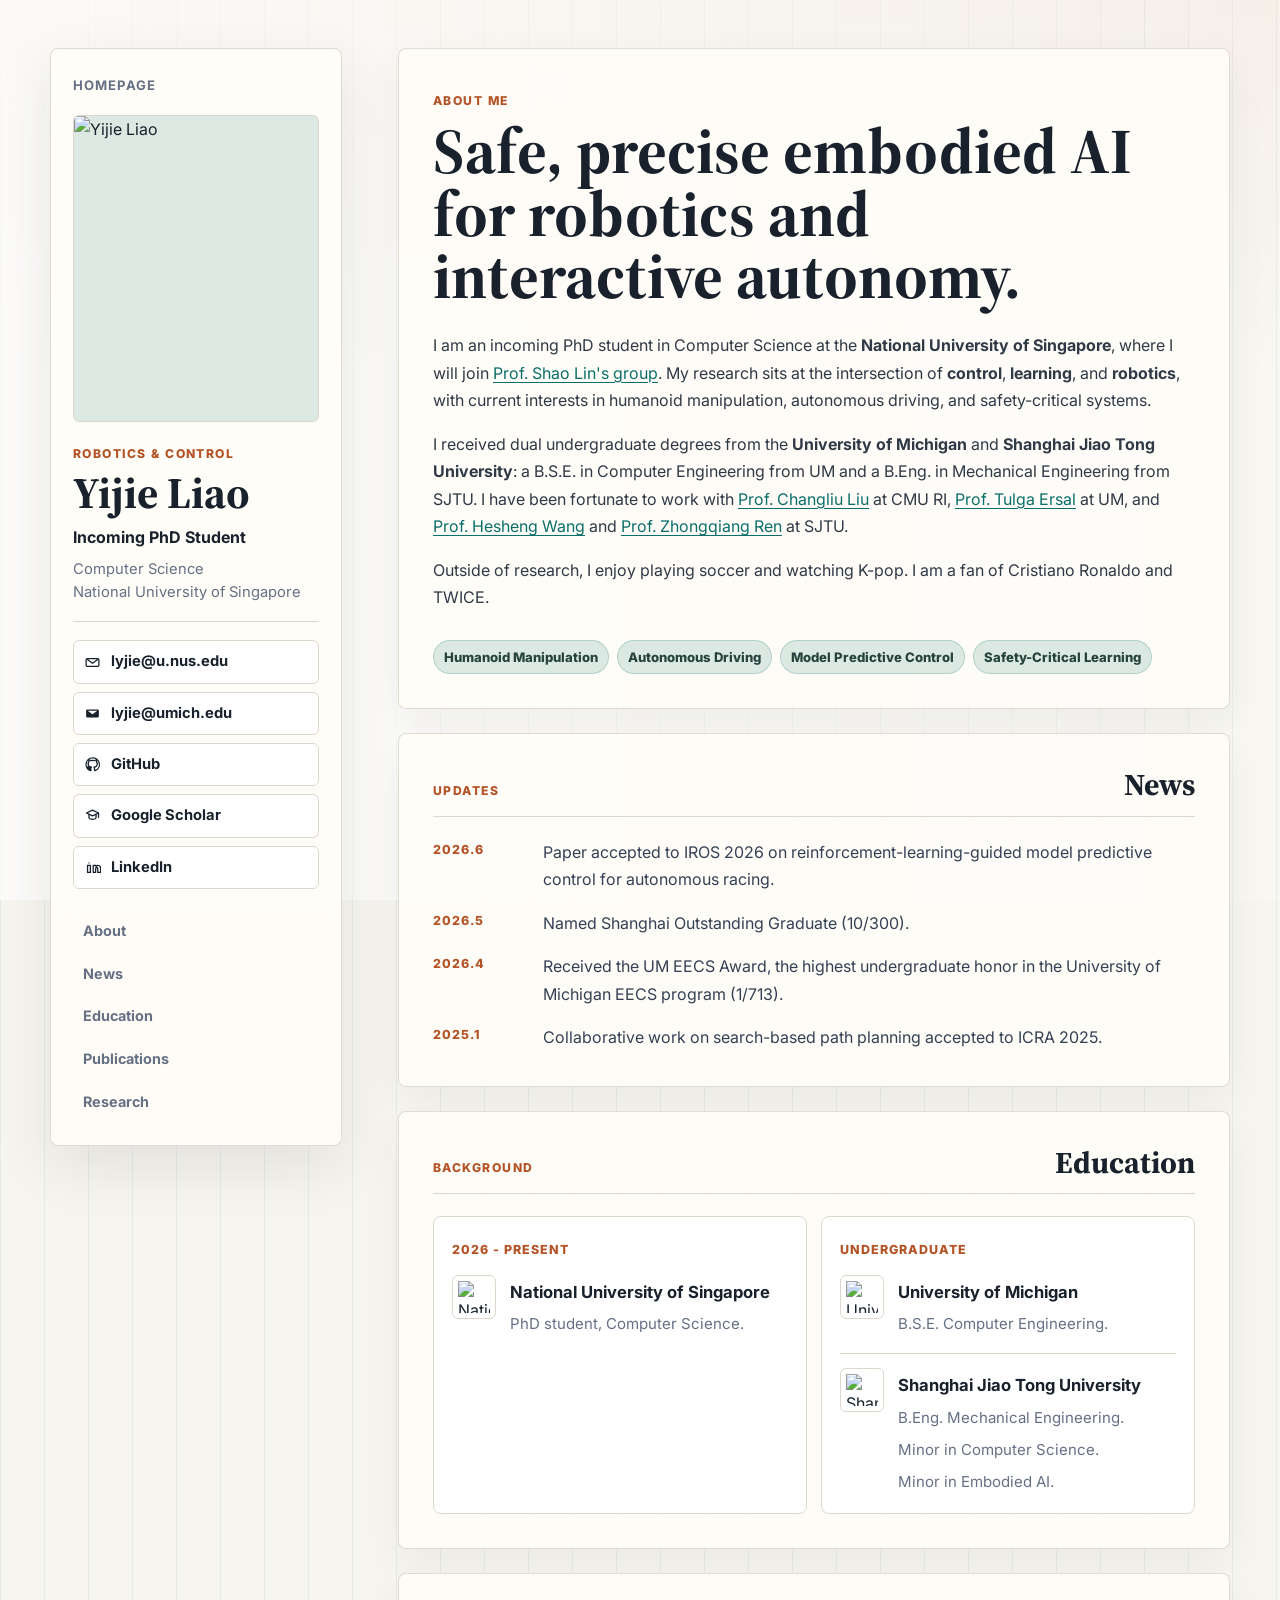
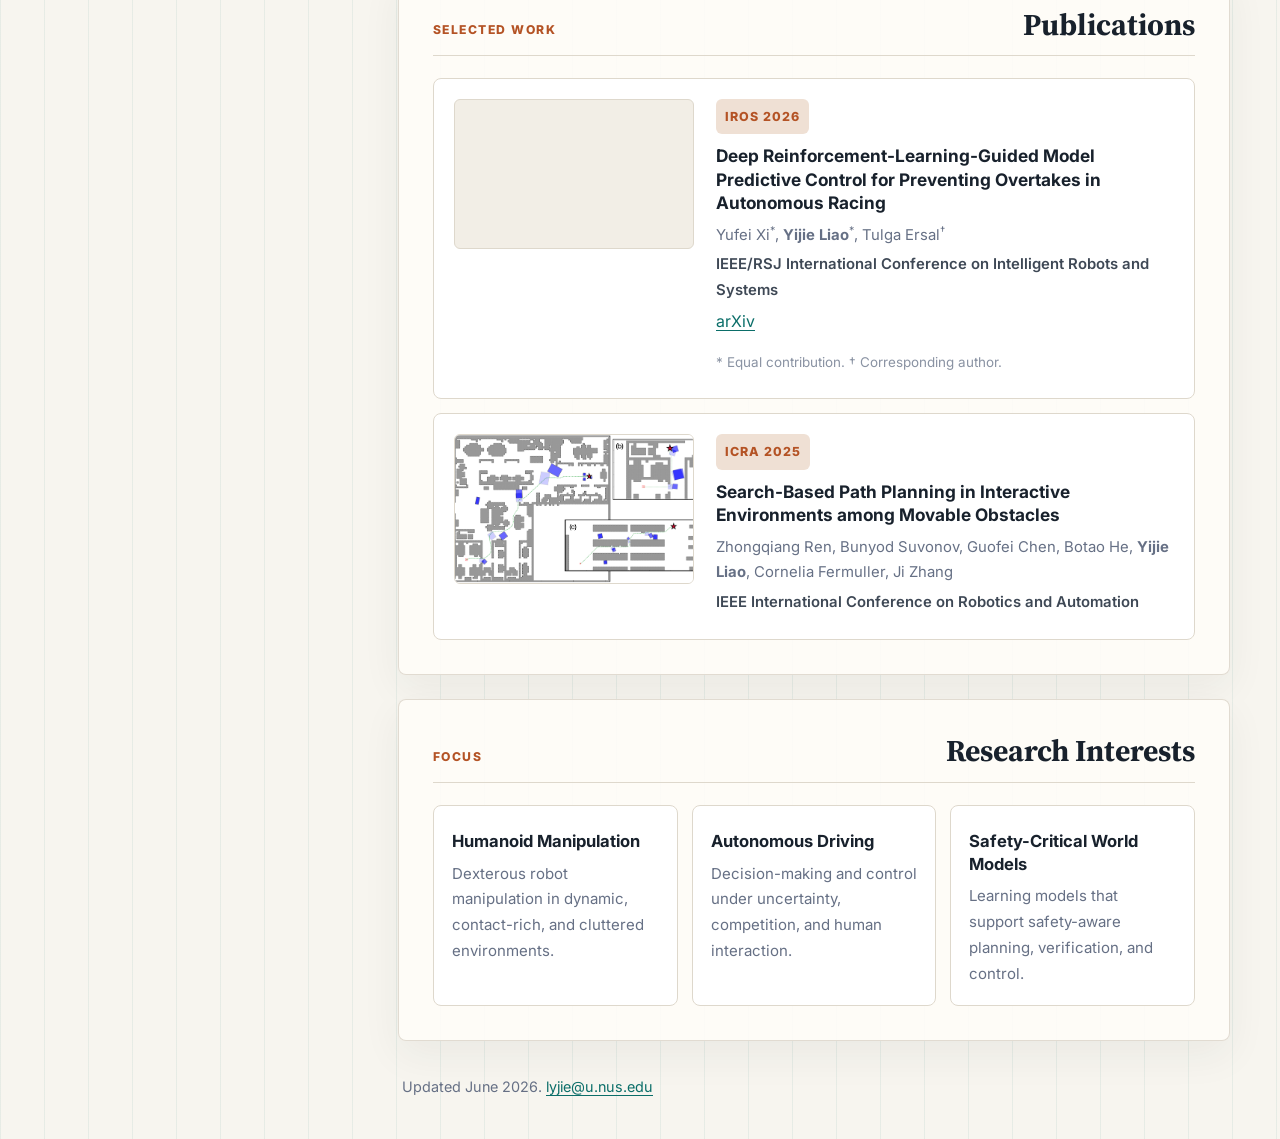
==== index.html @ 6b022926 "new paper" ====
<!DOCTYPE html>
<html lang="en">
<head>
  <meta charset="UTF-8">
  <meta name="viewport" content="width=device-width, initial-scale=1.0">
  <title>Yijie Liao</title>
  <meta name="description" content="Yijie Liao - Incoming PhD student at NUS working on safe, precise embodied AI for robotics.">
  <link rel="preconnect" href="https://fonts.googleapis.com">
  <link rel="preconnect" href="https://fonts.gstatic.com" crossorigin>
  <link href="https://fonts.googleapis.com/css2?family=Inter:wght@400;500;600;700;800&family=Source+Serif+4:opsz,wght@8..60,600;8..60,700&display=swap" rel="stylesheet">
  <link rel="stylesheet" href="styles.css">
</head>
<body>
  <div class="site-shell">
    <aside class="profile-panel" aria-label="Profile">
      <a class="skip-home" href="#about">Homepage</a>

      <img src="assets/Yijie_new.jpg" alt="Yijie Liao" class="profile-photo">

      <div class="profile-heading">
        <p class="eyebrow">Robotics & Control</p>
        <h1>Yijie Liao</h1>
        <p class="role">Incoming PhD Student</p>
        <p class="affiliation">Computer Science<br>National University of Singapore</p>
      </div>

      <ul class="contact-list" aria-label="Contact links">
        <li>
          <a href="mailto:lyjie@u.nus.edu">
            <svg viewBox="0 0 24 24" aria-hidden="true"><path d="M4.5 6.5h15a1.5 1.5 0 0 1 1.5 1.5v8a1.5 1.5 0 0 1-1.5 1.5h-15A1.5 1.5 0 0 1 3 16V8a1.5 1.5 0 0 1 1.5-1.5Zm.7 1.7 6.8 5 6.8-5"/></svg>
            lyjie@u.nus.edu
          </a>
        </li>
        <li>
          <a href="mailto:lyjie@umich.edu">
            <svg viewBox="0 0 24 24" aria-hidden="true"><path d="M4.5 6.5h15a1.5 1.5 0 0 1 1.5 1.5v8a1.5 1.5 0 0 1-1.5 1.5h-15A1.5 1.5 0 0 1 3 16V8a1.5 1.5 0 0 1 1.5-1.5Zm.7 1.7 6.8 5 6.8-5"/></svg>
            lyjie@umich.edu
          </a>
        </li>
        <li>
          <a href="https://github.com/eddlyjie" target="_blank" rel="noreferrer">
            <svg viewBox="0 0 24 24" aria-hidden="true"><path d="M12 2.8a9.2 9.2 0 0 0-2.9 17.9c.5.1.7-.2.7-.5v-1.8c-2.8.6-3.4-1.2-3.4-1.2-.5-1.1-1.1-1.4-1.1-1.4-.9-.6.1-.6.1-.6 1 .1 1.5 1 1.5 1 .9 1.5 2.3 1.1 2.9.8.1-.6.4-1.1.7-1.3-2.2-.3-4.6-1.1-4.6-4.9 0-1.1.4-2 1-2.7-.1-.3-.4-1.3.1-2.6 0 0 .8-.3 2.8 1a9.4 9.4 0 0 1 5 0c1.9-1.3 2.8-1 2.8-1 .5 1.3.2 2.3.1 2.6.6.7 1 1.6 1 2.7 0 3.8-2.3 4.6-4.6 4.9.4.3.7.9.7 1.8v2.7c0 .3.2.6.7.5A9.2 9.2 0 0 0 12 2.8Z"/></svg>
            GitHub
          </a>
        </li>
        <li>
          <a href="https://scholar.google.com/citations?hl=en&user=tGl7RjYAAAAJ" target="_blank" rel="noreferrer">
            <svg viewBox="0 0 24 24" aria-hidden="true"><path d="m3.5 8.5 8.5-4 8.5 4-8.5 4-8.5-4Z"/><path d="M7 10.5v4.2c0 1.2 2.2 2.8 5 2.8s5-1.6 5-2.8v-4.2"/><path d="M20.5 8.5v6"/></svg>
            Google Scholar
          </a>
        </li>
        <li>
          <a href="https://www.linkedin.com/in/yijie-l-a90992360/" target="_blank" rel="noreferrer">
            <svg viewBox="0 0 24 24" aria-hidden="true"><path d="M5 9h4v10H5V9Z"/><path d="M7 5.5v.1"/><path d="M13 9h3.8v1.4A4 4 0 0 1 20 9c2.2 0 3.5 1.5 3.5 4.2V19h-4v-5.2c0-1.1-.5-1.8-1.5-1.8s-1.6.7-1.6 1.8V19H13V9Z"/></svg>
            LinkedIn
          </a>
        </li>
      </ul>

      <nav class="section-nav" aria-label="Section navigation">
        <a href="#about">About</a>
        <a href="#news">News</a>
        <a href="#education">Education</a>
        <a href="#publications">Publications</a>
        <a href="#research">Research</a>
      </nav>
    </aside>

    <main class="content">
      <section id="about" class="intro-section">
        <p class="section-kicker">About Me</p>
        <h2>Safe, precise embodied AI for robotics and interactive autonomy.</h2>
        <div class="intro-copy">
          <p>
            I am an incoming PhD student in Computer Science at the
            <strong>National University of Singapore</strong>, where I will join
            <a href="https://linsats.github.io/" target="_blank" rel="noreferrer">Prof. Shao Lin's group</a>.
            My research sits at the intersection of <strong>control</strong>,
            <strong>learning</strong>, and <strong>robotics</strong>, with current interests in humanoid
            manipulation, autonomous driving, and safety-critical systems.
          </p>
          <p>
            I received dual undergraduate degrees from the <strong>University of Michigan</strong> and
            <strong>Shanghai Jiao Tong University</strong>: a B.S.E. in Computer Engineering from UM and
            a B.Eng. in Mechanical Engineering from SJTU. I have been fortunate to work with
            <a href="https://icontrol.ri.cmu.edu/people/changliu.html" target="_blank" rel="noreferrer">Prof. Changliu Liu</a>
            at CMU RI,
            <a href="https://websites.umich.edu/~tersal/" target="_blank" rel="noreferrer">Prof. Tulga Ersal</a>
            at UM, and
            <a href="https://irmv.sjtu.edu.cn/" target="_blank" rel="noreferrer">Prof. Hesheng Wang</a>
            and <a href="https://rap-lab.github.io/" target="_blank" rel="noreferrer">Prof. Zhongqiang Ren</a>
            at SJTU.
          </p>
          <p>
            Outside of research, I enjoy playing soccer and watching K-pop. I am a fan of
            Cristiano Ronaldo and TWICE.
          </p>
        </div>

        <div class="interest-tags" aria-label="Research keywords">
          <span>Humanoid Manipulation</span>
          <span>Autonomous Driving</span>
          <span>Model Predictive Control</span>
          <span>Safety-Critical Learning</span>
        </div>
      </section>

      <section id="news" class="content-section">
        <div class="section-heading">
          <p class="section-kicker">Updates</p>
          <h2>News</h2>
        </div>
        <ul class="timeline-list">
          <li>
            <time datetime="2026-06">2026.6</time>
            <p>Paper accepted to IROS 2026 on reinforcement-learning-guided model predictive control for autonomous racing.</p>
          </li>
          <li>
            <time datetime="2026-05">2026.5</time>
            <p>Named Shanghai Outstanding Graduate (10/300).</p>
          </li>
          <li>
            <time datetime="2026-04">2026.4</time>
            <p>Received the UM EECS Award, the highest undergraduate honor in the University of Michigan EECS program (1/713).</p>
          </li>
          <li>
            <time datetime="2025-01">2025.1</time>
            <p>Collaborative work on search-based path planning accepted to ICRA 2025.</p>
          </li>
        </ul>
      </section>

      <section id="education" class="content-section">
        <div class="section-heading">
          <p class="section-kicker">Background</p>
          <h2>Education</h2>
        </div>
        <div class="education-grid">
          <article>
            <span class="date-range">2026 - Present</span>
            <div class="school-entry">
              <img class="school-logo" src="https://upload.wikimedia.org/wikipedia/en/thumb/b/b9/NUS_coat_of_arms.svg/250px-NUS_coat_of_arms.svg.png" alt="National University of Singapore logo" loading="lazy">
              <div>
                <h3>National University of Singapore</h3>
                <p>PhD student, Computer Science.</p>
              </div>
            </div>
          </article>
          <article>
            <span class="date-range">Undergraduate</span>
            <div class="school-entry">
              <img class="school-logo" src="https://upload.wikimedia.org/wikipedia/commons/thumb/9/93/Seal_of_the_University_of_Michigan.svg/250px-Seal_of_the_University_of_Michigan.svg.png" alt="University of Michigan seal" loading="lazy">
              <div>
                <h3>University of Michigan</h3>
                <p>B.S.E. Computer Engineering.</p>
              </div>
            </div>
            <div class="school-entry">
              <img class="school-logo" src="https://upload.wikimedia.org/wikipedia/en/thumb/d/da/Sjtu-logo-standard-red.png/250px-Sjtu-logo-standard-red.png" alt="Shanghai Jiao Tong University logo" loading="lazy">
              <div>
                <h3>Shanghai Jiao Tong University</h3>
                <p>B.Eng. Mechanical Engineering.</p>
                <p>Minor in Computer Science.</p>
                <p>Minor in Embodied AI.</p>
              </div>
            </div>
          </article>
        </div>
      </section>

      <section id="publications" class="content-section">
        <div class="section-heading">
          <p class="section-kicker">Selected Work</p>
          <h2>Publications</h2>
        </div>

        <article class="publication-card">
          <div class="pub-media">
            <video
              src="assets/paper/IROS2026.mp4"
              autoplay
              loop
              muted
              playsinline
              preload="metadata"
              aria-label="IROS 2026 autonomous racing preview">
            </video>
          </div>

          <div class="pub-main">
            <div class="pub-badge">IROS 2026</div>

            <h3>
              Deep Reinforcement-Learning-Guided Model Predictive Control for Preventing Overtakes in Autonomous Racing
            </h3>

            <p class="authors">
              Yufei Xi<sup>*</sup>,
              <strong>Yijie Liao</strong><sup>*</sup>,
              Tulga Ersal<sup>†</sup>
            </p>

            <p class="venue">
              IEEE/RSJ International Conference on Intelligent Robots and Systems
            </p>

            <p class="pub-links">
              <a
                href="https://arxiv.org/abs/2607.20973"
                target="_blank"
                rel="noopener noreferrer">
                arXiv
              </a>
            </p>

            <p class="note">
              * Equal contribution. † Corresponding author.
            </p>
          </div>
        </article>

        <article class="publication-card">
          <div class="pub-media">
            <img src="assets/paper/ICRA2025.png" alt="ICRA 2025 path planning project preview" loading="lazy">
          </div>
          <div class="pub-main">
            <div class="pub-badge">ICRA 2025</div>
            <h3>Search-Based Path Planning in Interactive Environments among Movable Obstacles</h3>
            <p class="authors">Zhongqiang Ren, Bunyod Suvonov, Guofei Chen, Botao He, <strong>Yijie Liao</strong>, Cornelia Fermuller, Ji Zhang</p>
            <p class="venue">IEEE International Conference on Robotics and Automation</p>
          </div>
        </article>
      </section>

      <section id="research" class="content-section">
        <div class="section-heading">
          <p class="section-kicker">Focus</p>
          <h2>Research Interests</h2>
        </div>
        <div class="research-grid">
          <article>
            <h3>Humanoid Manipulation</h3>
            <p>Dexterous robot manipulation in dynamic, contact-rich, and cluttered environments.</p>
          </article>
          <article>
            <h3>Autonomous Driving</h3>
            <p>Decision-making and control under uncertainty, competition, and human interaction.</p>
          </article>
          <article>
            <h3>Safety-Critical World Models</h3>
            <p>Learning models that support safety-aware planning, verification, and control.</p>
          </article>
        </div>
      </section>

      <footer>
        <p>Updated June 2026. <a href="mailto:lyjie@u.nus.edu">lyjie@u.nus.edu</a></p>
      </footer>
    </main>
  </div>
</body>
</html>
---- styles.css ----
:root {
  --bg: #f7f5ef;
  --surface: #fffdf8;
  --surface-strong: #ffffff;
  --ink: #18212c;
  --muted: #667085;
  --soft: #8a93a3;
  --line: #ded8cc;
  --link: #0b6e69;
  --link-hover: #b45325;
  --accent: #b45325;
  --accent-soft: #efe0d4;
  --green-soft: #dbe9e2;
  --shadow: 0 22px 60px rgba(37, 45, 57, 0.1);
  --radius: 8px;
  --content: 860px;
}

*,
*::before,
*::after {
  box-sizing: border-box;
}

html {
  scroll-behavior: smooth;
}

body {
  margin: 0;
  font-family: "Inter", "Helvetica Neue", Arial, sans-serif;
  font-size: 16px;
  line-height: 1.72;
  color: var(--ink);
  background:
    linear-gradient(90deg, rgba(11, 110, 105, 0.07) 0 1px, transparent 1px) 0 0 / 44px 44px,
    linear-gradient(180deg, rgba(180, 83, 37, 0.05), transparent 380px),
    var(--bg);
}

body::before {
  content: "";
  position: fixed;
  inset: 0;
  pointer-events: none;
  background: linear-gradient(90deg, rgba(255, 255, 255, 0.72), rgba(255, 255, 255, 0.18));
}

a {
  color: var(--link);
  text-decoration-thickness: 1px;
  text-underline-offset: 3px;
}

a:hover {
  color: var(--link-hover);
}

strong {
  font-weight: 700;
}

sup {
  font-size: 0.72em;
  line-height: 0;
}

.site-shell {
  position: relative;
  z-index: 1;
  width: min(1180px, calc(100% - 48px));
  margin: 0 auto;
  padding: 48px 0 40px;
  display: grid;
  grid-template-columns: 292px minmax(0, 1fr);
  gap: 56px;
}

.profile-panel {
  position: sticky;
  top: 32px;
  align-self: start;
  min-height: calc(100vh - 64px);
  padding: 22px;
  background: rgba(255, 253, 248, 0.9);
  border: 1px solid rgba(222, 216, 204, 0.9);
  border-radius: var(--radius);
  box-shadow: var(--shadow);
  backdrop-filter: blur(18px);
}

.skip-home {
  display: inline-flex;
  align-items: center;
  margin-bottom: 18px;
  color: var(--muted);
  font-size: 0.82rem;
  font-weight: 700;
  letter-spacing: 0.08em;
  text-decoration: none;
  text-transform: uppercase;
}

.profile-photo {
  width: 100%;
  aspect-ratio: 4 / 5;
  display: block;
  object-fit: cover;
  object-position: top center;
  border-radius: 6px;
  border: 1px solid var(--line);
  background: var(--green-soft);
}

.profile-heading {
  padding: 22px 0 18px;
  border-bottom: 1px solid var(--line);
}

.eyebrow,
.section-kicker {
  margin: 0;
  color: var(--accent);
  font-size: 0.76rem;
  font-weight: 800;
  letter-spacing: 0.12em;
  text-transform: uppercase;
}

h1,
h2,
h3,
p {
  margin-top: 0;
}

h1,
h2,
h3 {
  letter-spacing: 0;
}

h1 {
  margin: 6px 0 8px;
  font-family: "Source Serif 4", Georgia, serif;
  font-size: clamp(2.05rem, 3.4vw, 2.8rem);
  line-height: 1.04;
}

.role {
  margin: 0 0 6px;
  font-weight: 700;
}

.affiliation {
  margin: 0;
  color: var(--muted);
  font-size: 0.92rem;
  line-height: 1.55;
}

.contact-list {
  list-style: none;
  margin: 18px 0;
  padding: 0;
  display: grid;
  gap: 8px;
}

.contact-list a {
  min-width: 0;
  min-height: 38px;
  display: flex;
  align-items: center;
  gap: 10px;
  padding: 8px 10px;
  color: var(--ink);
  font-size: 0.92rem;
  font-weight: 700;
  text-decoration: none;
  border: 1px solid var(--line);
  border-radius: 6px;
  background: var(--surface-strong);
  overflow-wrap: anywhere;
  transition: border-color 0.16s ease, transform 0.16s ease, color 0.16s ease;
}

.contact-list a:hover {
  color: var(--link);
  border-color: rgba(11, 110, 105, 0.45);
  transform: translateY(-1px);
}

.contact-list svg {
  width: 17px;
  height: 17px;
  fill: none;
  stroke: currentColor;
  stroke-width: 1.8;
  stroke-linecap: round;
  stroke-linejoin: round;
  flex: 0 0 auto;
}

.contact-list li:nth-child(2) svg {
  fill: currentColor;
  stroke: none;
}

.section-nav {
  display: grid;
  gap: 2px;
  padding-top: 4px;
}

.section-nav a {
  padding: 8px 10px;
  color: var(--muted);
  font-size: 0.9rem;
  font-weight: 700;
  text-decoration: none;
  border-radius: 6px;
}

.section-nav a:hover {
  color: var(--ink);
  background: var(--green-soft);
}

.content {
  max-width: var(--content);
  min-width: 0;
}

.intro-section,
.content-section {
  padding: 34px;
  margin-bottom: 24px;
  background: rgba(255, 253, 248, 0.86);
  border: 1px solid rgba(222, 216, 204, 0.9);
  border-radius: var(--radius);
  box-shadow: 0 14px 40px rgba(37, 45, 57, 0.06);
}

.intro-section {
  padding-top: 42px;
}

.intro-section > h2 {
  max-width: 720px;
  margin: 8px 0 24px;
  font-family: "Source Serif 4", Georgia, serif;
  font-size: clamp(2.25rem, 5vw, 4.2rem);
  line-height: 0.98;
  font-weight: 700;
}

.intro-copy {
  max-width: 760px;
  color: #303946;
}

.intro-copy p {
  margin-bottom: 16px;
}

.intro-copy p:last-child {
  margin-bottom: 0;
}

.interest-tags {
  display: flex;
  flex-wrap: wrap;
  gap: 8px;
  margin-top: 28px;
}

.interest-tags span {
  display: inline-flex;
  align-items: center;
  min-height: 30px;
  padding: 5px 10px;
  color: #27433e;
  font-size: 0.82rem;
  font-weight: 800;
  border: 1px solid rgba(11, 110, 105, 0.2);
  border-radius: 999px;
  background: var(--green-soft);
}

.section-heading {
  display: flex;
  align-items: end;
  justify-content: space-between;
  gap: 20px;
  margin-bottom: 22px;
  padding-bottom: 14px;
  border-bottom: 1px solid var(--line);
}

.section-heading h2 {
  margin: 0;
  font-family: "Source Serif 4", Georgia, serif;
  font-size: 1.9rem;
  line-height: 1.1;
}

.timeline-list {
  list-style: none;
  margin: 0;
  padding: 0;
  display: grid;
  gap: 16px;
}

.timeline-list li {
  display: grid;
  grid-template-columns: 92px minmax(0, 1fr);
  gap: 18px;
  align-items: start;
}

.timeline-list time,
.date-range,
.pub-badge {
  color: var(--accent);
  font-size: 0.78rem;
  font-weight: 800;
  letter-spacing: 0.08em;
  text-transform: uppercase;
}

.timeline-list p {
  margin: 0;
  color: #344054;
}

.education-grid,
.research-grid {
  display: grid;
  grid-template-columns: repeat(2, minmax(0, 1fr));
  gap: 14px;
}

.education-grid article,
.research-grid article,
.publication-card {
  background: var(--surface-strong);
  border: 1px solid var(--line);
  border-radius: var(--radius);
}

.education-grid article,
.research-grid article {
  padding: 18px;
}

.school-entry {
  min-width: 0;
  display: grid;
  grid-template-columns: 46px minmax(0, 1fr);
  gap: 12px;
  align-items: start;
  margin-top: 12px;
}

.school-entry + .school-entry {
  padding-top: 14px;
  margin-top: 16px;
  border-top: 1px solid var(--line);
}

.school-logo {
  width: 44px;
  height: 44px;
  object-fit: contain;
  padding: 5px;
  border: 1px solid var(--line);
  border-radius: 6px;
  background: #fff;
}

.education-grid h3,
.research-grid h3,
.publication-card h3 {
  margin: 6px 0 8px;
  font-size: 1.04rem;
  line-height: 1.36;
}

.education-grid p,
.research-grid p {
  margin: 0 0 6px;
  color: var(--muted);
  font-size: 0.94rem;
}

.education-grid p:last-child,
.research-grid p:last-child {
  margin-bottom: 0;
}

.publication-card {
  display: grid;
  grid-template-columns: minmax(180px, 240px) minmax(0, 1fr);
  gap: 22px;
  align-items: start;
  padding: 20px;
  margin-bottom: 14px;
  transition: border-color 0.16s ease, transform 0.16s ease, box-shadow 0.16s ease;
}

.publication-card:hover {
  border-color: rgba(11, 110, 105, 0.38);
  box-shadow: 0 16px 34px rgba(37, 45, 57, 0.08);
  transform: translateY(-2px);
}

.publication-card:last-child {
  margin-bottom: 0;
}

.pub-media {
  width: 100%;
  aspect-ratio: 16 / 10;
  overflow: hidden;
  border: 1px solid var(--line);
  border-radius: 6px;
  background: #f2eee6;
}

.pub-media img,
.pub-media video {
  width: 100%;
  height: 100%;
  display: block;
  object-fit: cover;
}

.pub-main {
  min-width: 0;
}

.pub-badge {
  width: fit-content;
  height: fit-content;
  margin-bottom: 10px;
  padding: 7px 9px;
  border-radius: 6px;
  background: var(--accent-soft);
}

.publication-card h3 {
  margin-top: 0;
  font-size: 1.08rem;
}

.authors,
.venue,
.note {
  margin: 0 0 4px;
  color: var(--muted);
  font-size: 0.93rem;
}

.venue {
  color: #3e4855;
  font-weight: 600;
}

.note {
  color: var(--soft);
  font-size: 0.84rem;
}

.research-grid {
  grid-template-columns: repeat(3, minmax(0, 1fr));
}

footer {
  padding: 10px 4px 0;
  color: var(--muted);
  font-size: 0.9rem;
}

footer p {
  margin: 0;
}

@media (max-width: 960px) {
  .site-shell {
    width: min(760px, calc(100% - 32px));
    grid-template-columns: 1fr;
    gap: 24px;
    padding-top: 24px;
  }

  .profile-panel {
    position: relative;
    top: auto;
    min-height: 0;
    display: grid;
    grid-template-columns: 160px minmax(0, 1fr);
    gap: 20px;
    align-items: start;
  }

  .skip-home {
    grid-column: 1 / -1;
    margin-bottom: 0;
  }

  .profile-heading {
    padding-top: 0;
  }

  .contact-list,
  .section-nav {
    grid-column: 1 / -1;
  }

  .section-nav {
    display: flex;
    flex-wrap: wrap;
  }

  .education-grid,
  .research-grid {
    grid-template-columns: 1fr;
  }
}

@media (max-width: 620px) {
  body {
    font-size: 15px;
  }

  .site-shell {
    width: min(100% - 20px, 760px);
    padding-top: 10px;
  }

  .profile-panel,
  .intro-section,
  .content-section {
    padding: 18px;
  }

  .profile-panel {
    grid-template-columns: 108px minmax(0, 1fr);
    gap: 14px;
  }

  .profile-photo {
    aspect-ratio: 1 / 1.12;
  }

  h1 {
    font-size: 1.9rem;
  }

  .intro-section > h2 {
    font-size: 2.2rem;
  }

  .section-heading {
    display: block;
  }

  .section-heading h2 {
    margin-top: 4px;
  }

  .timeline-list li,
  .publication-card {
    grid-template-columns: 1fr;
    gap: 8px;
  }

  .pub-media {
    aspect-ratio: 16 / 9;
  }

  .pub-badge {
    margin-bottom: 2px;
  }
}
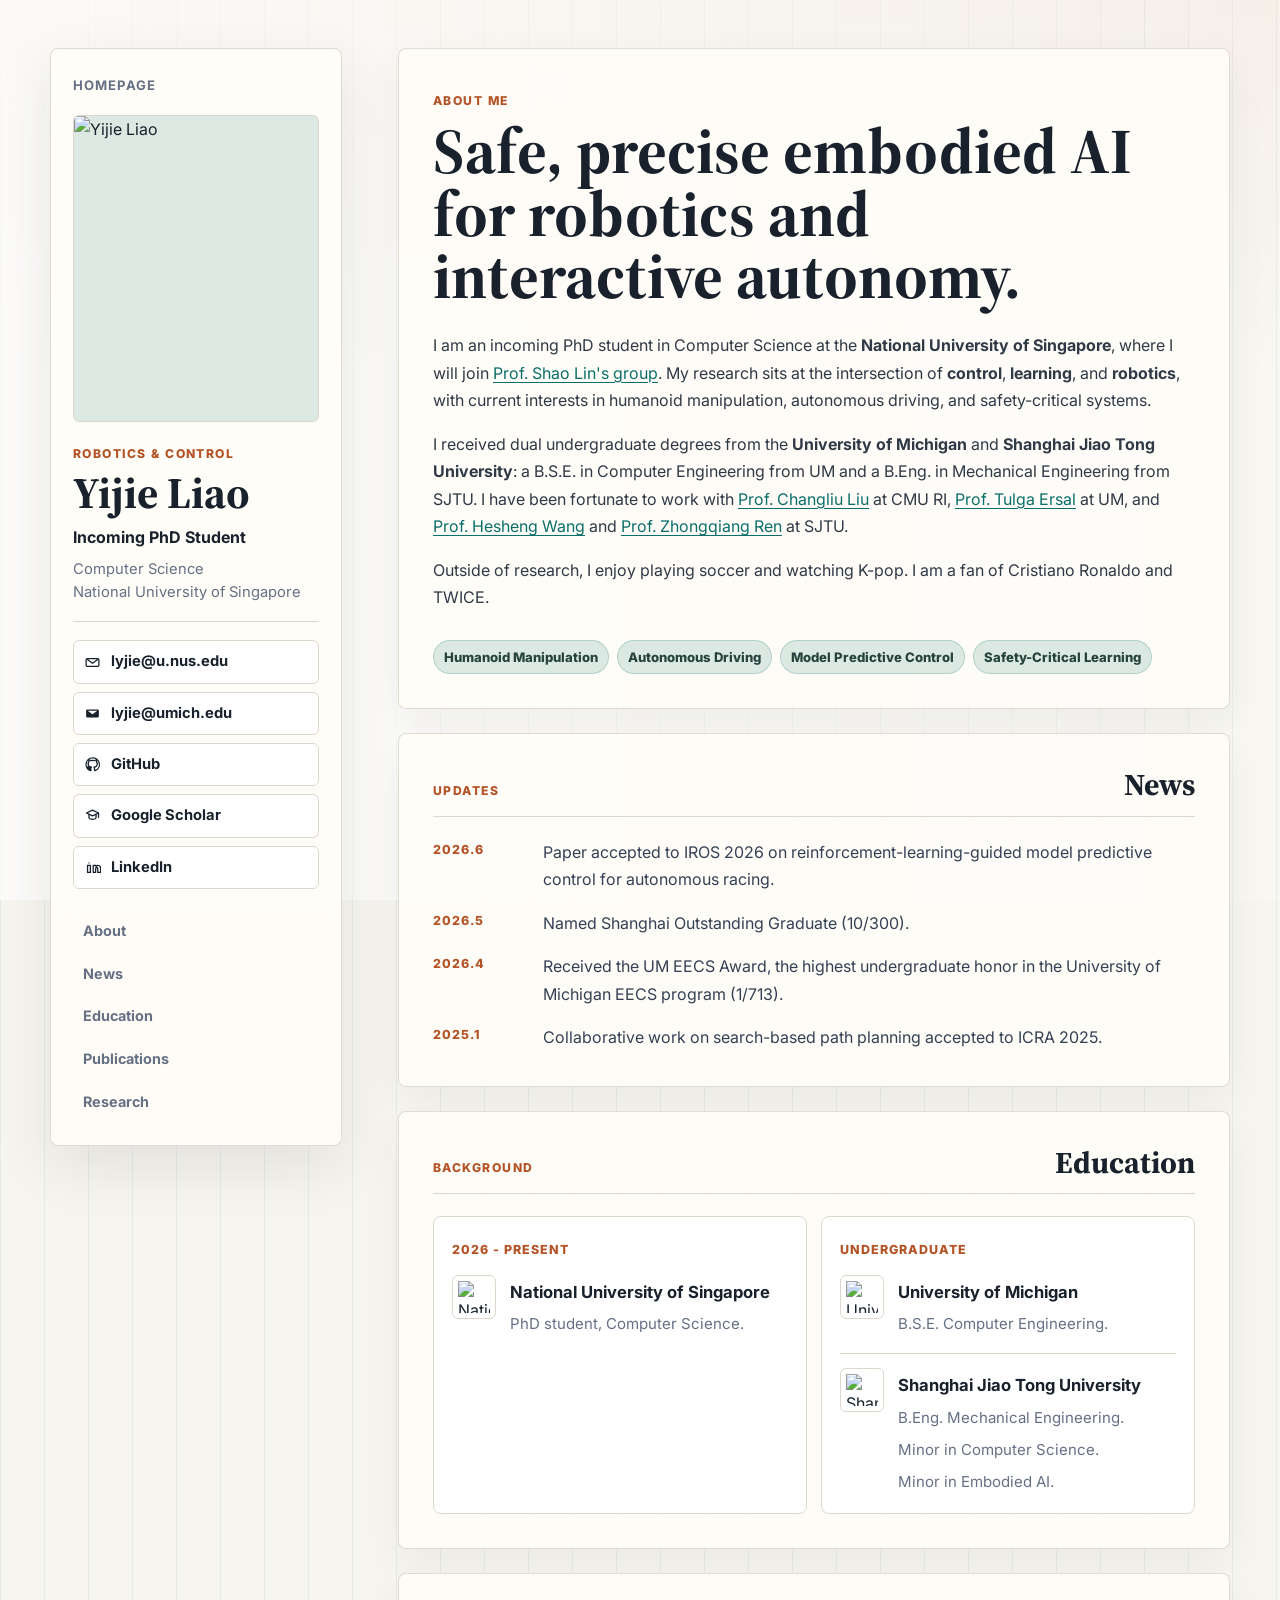
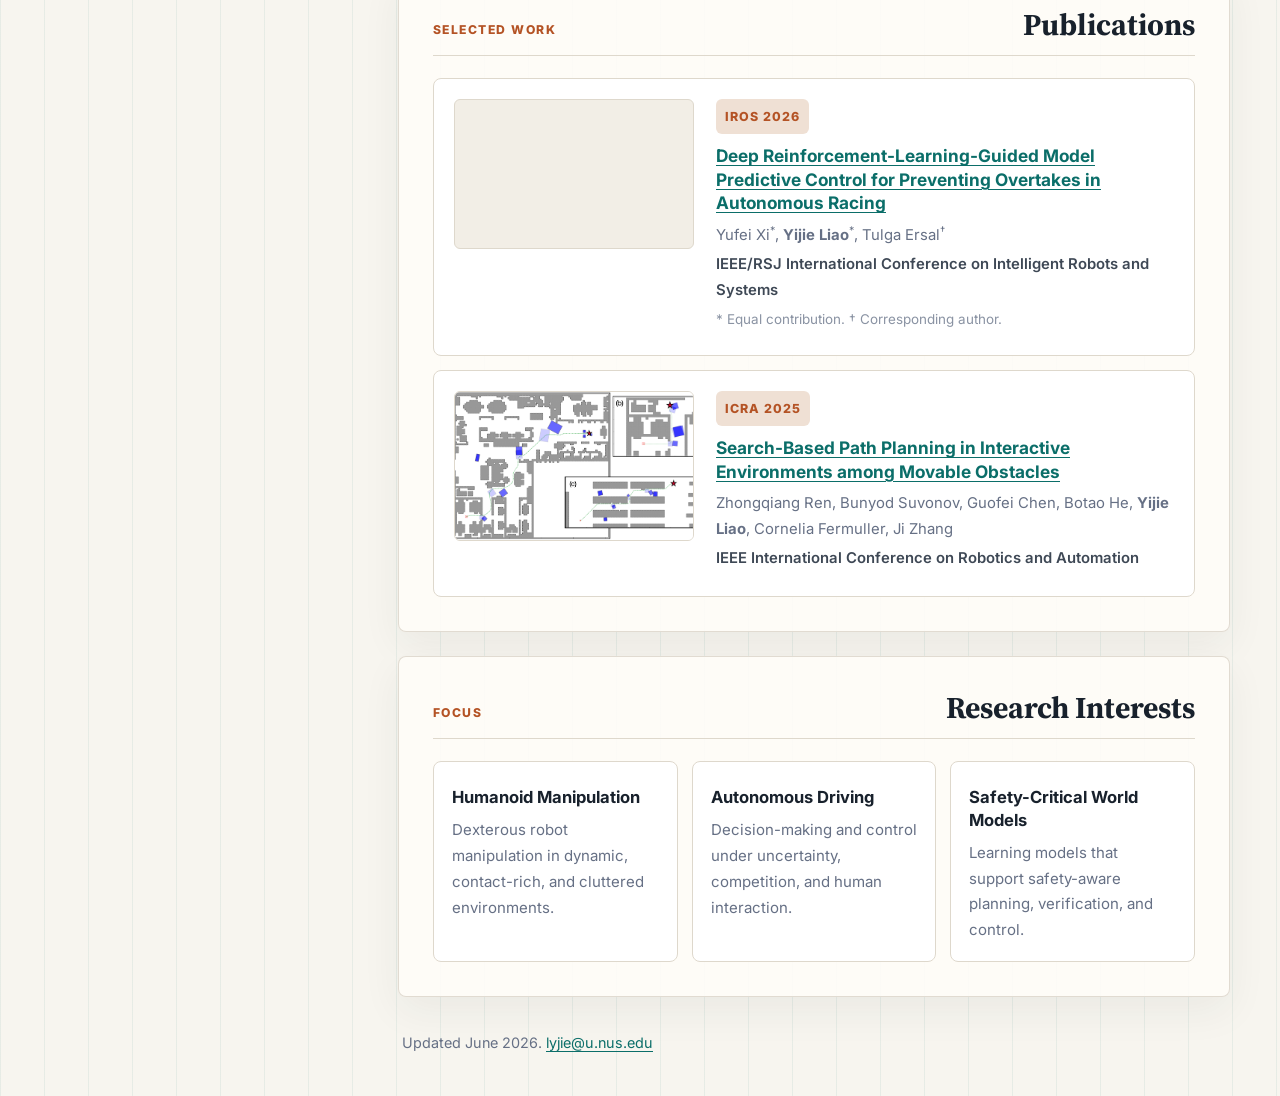
==== commit 6b88e51c: "new paper" ====
--- a/index.html
+++ b/index.html
@@ -191,7 +191,12 @@
             <div class="pub-badge">IROS 2026</div>
 
             <h3>
-              Deep Reinforcement-Learning-Guided Model Predictive Control for Preventing Overtakes in Autonomous Racing
+              <a
+                href="https://arxiv.org/abs/2607.20973"
+                target="_blank"
+                rel="noopener noreferrer">
+                Deep Reinforcement-Learning-Guided Model Predictive Control for Preventing Overtakes in Autonomous Racing
+              </a>
             </h3>
 
             <p class="authors">
@@ -204,30 +209,40 @@
               IEEE/RSJ International Conference on Intelligent Robots and Systems
             </p>
 
-            <p class="pub-links">
+            <p class="note">
+              * Equal contribution. † Corresponding author.
+            </p>
+          </div>
+        </article>
+
+        <article class="publication-card">
+          <div class="pub-media">
+            <img
+              src="assets/paper/ICRA2025.png"
+              alt="ICRA 2025 path planning project preview"
+              loading="lazy">
+          </div>
+
+          <div class="pub-main">
+            <div class="pub-badge">ICRA 2025</div>
+
+            <h3>
               <a
-                href="https://arxiv.org/abs/2607.20973"
+                href="https://arxiv.org/abs/2410.18333"
                 target="_blank"
                 rel="noopener noreferrer">
-                arXiv
+                Search-Based Path Planning in Interactive Environments among Movable Obstacles
               </a>
-            </p>
-
-            <p class="note">
-              * Equal contribution. † Corresponding author.
-            </p>
-          </div>
-        </article>
-
-        <article class="publication-card">
-          <div class="pub-media">
-            <img src="assets/paper/ICRA2025.png" alt="ICRA 2025 path planning project preview" loading="lazy">
-          </div>
-          <div class="pub-main">
-            <div class="pub-badge">ICRA 2025</div>
-            <h3>Search-Based Path Planning in Interactive Environments among Movable Obstacles</h3>
-            <p class="authors">Zhongqiang Ren, Bunyod Suvonov, Guofei Chen, Botao He, <strong>Yijie Liao</strong>, Cornelia Fermuller, Ji Zhang</p>
-            <p class="venue">IEEE International Conference on Robotics and Automation</p>
+            </h3>
+
+            <p class="authors">
+              Zhongqiang Ren, Bunyod Suvonov, Guofei Chen, Botao He,
+              <strong>Yijie Liao</strong>, Cornelia Fermuller, Ji Zhang
+            </p>
+
+            <p class="venue">
+              IEEE International Conference on Robotics and Automation
+            </p>
           </div>
         </article>
       </section>
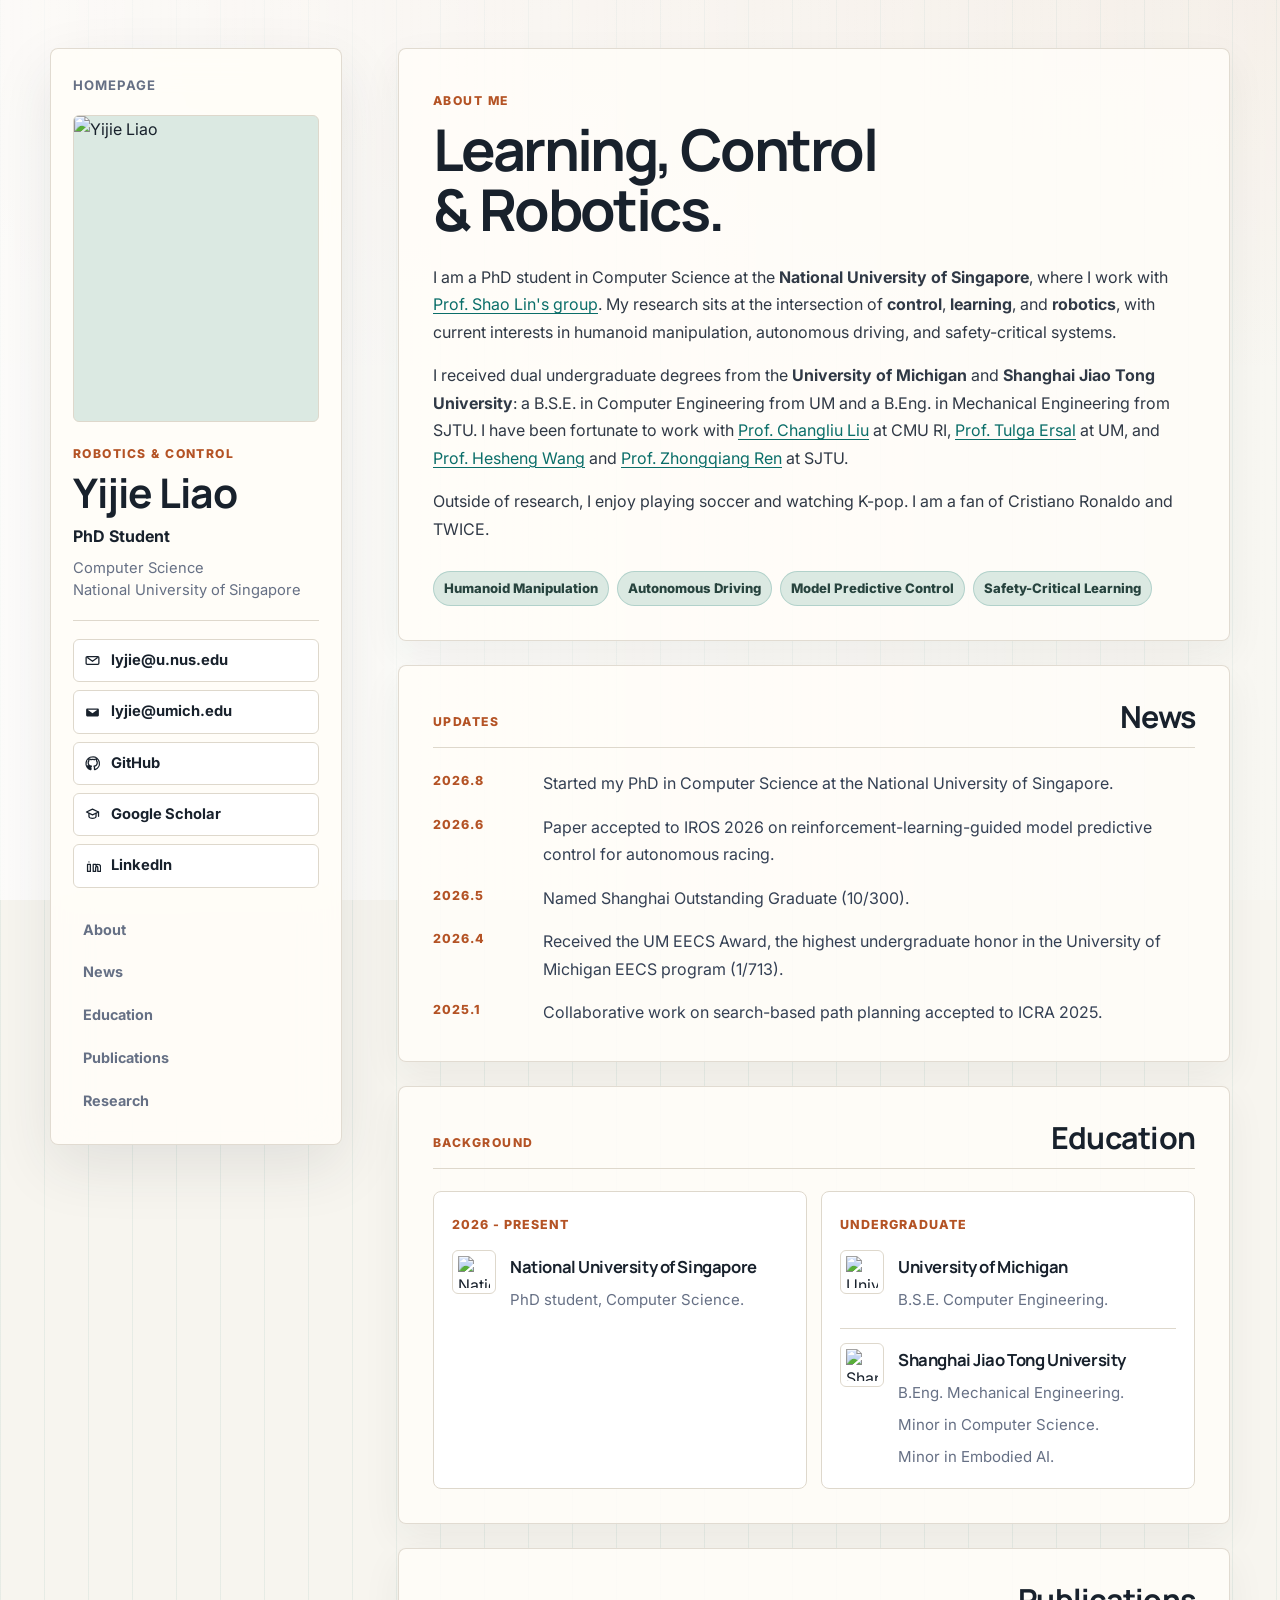
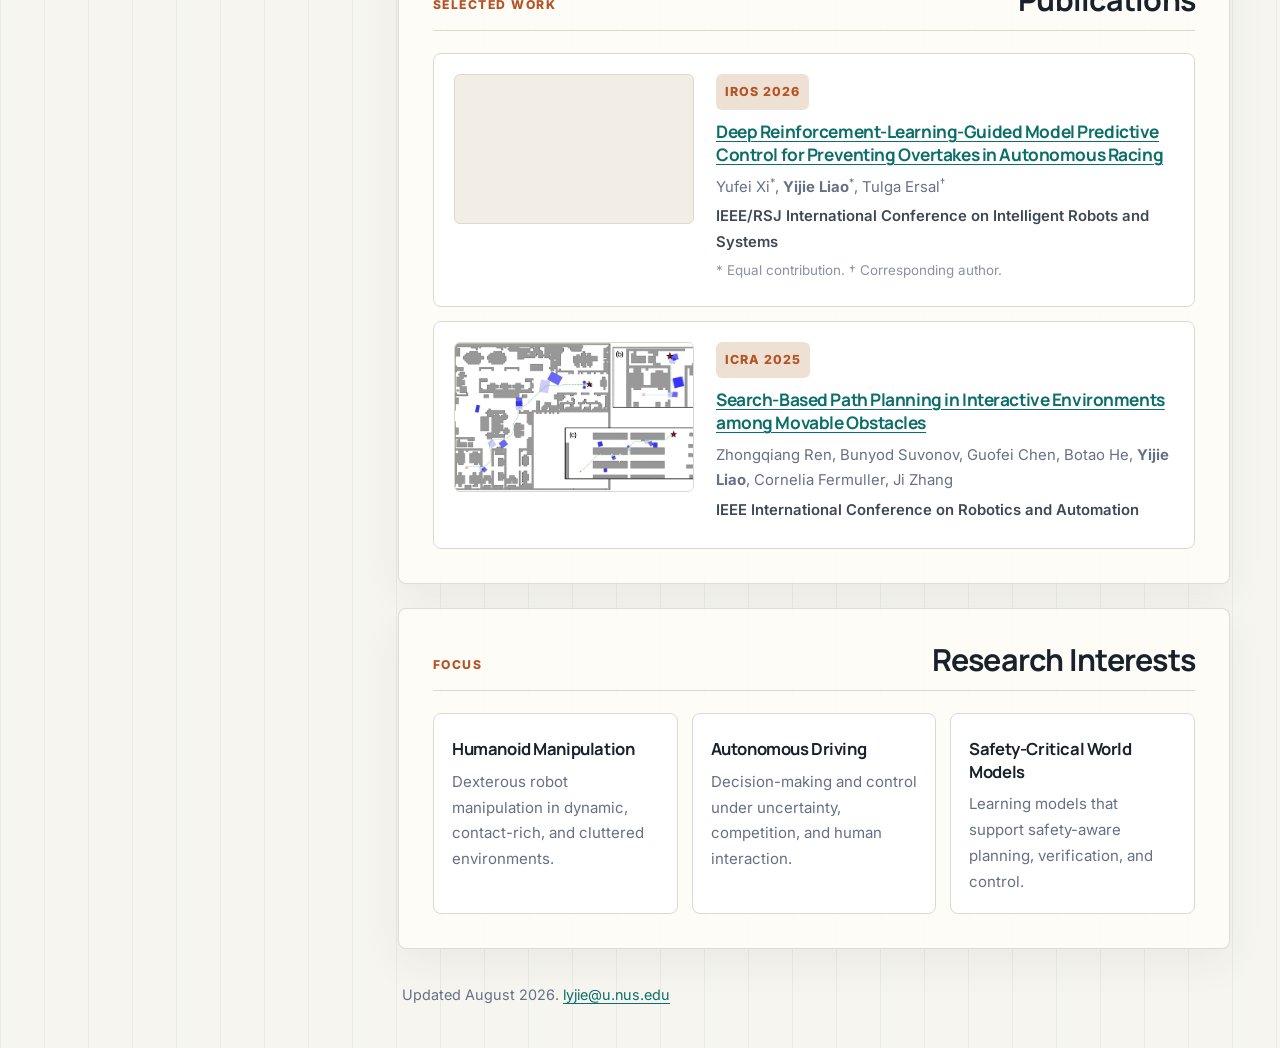
==== commit dccaec56: "Update NUS PhD profile and site typography" ====
--- a/index.html
+++ b/index.html
@@ -4,10 +4,10 @@
   <meta charset="UTF-8">
   <meta name="viewport" content="width=device-width, initial-scale=1.0">
   <title>Yijie Liao</title>
-  <meta name="description" content="Yijie Liao - Incoming PhD student at NUS working on safe, precise embodied AI for robotics.">
+  <meta name="description" content="Yijie Liao - PhD student at NUS working on safe, precise embodied AI for robotics.">
   <link rel="preconnect" href="https://fonts.googleapis.com">
   <link rel="preconnect" href="https://fonts.gstatic.com" crossorigin>
-  <link href="https://fonts.googleapis.com/css2?family=Inter:wght@400;500;600;700;800&family=Source+Serif+4:opsz,wght@8..60,600;8..60,700&display=swap" rel="stylesheet">
+  <link href="https://fonts.googleapis.com/css2?family=Inter:wght@400;500;600;700;800&family=Manrope:wght@600;700;800&display=swap" rel="stylesheet">
   <link rel="stylesheet" href="styles.css">
 </head>
 <body>
@@ -20,7 +20,7 @@
       <div class="profile-heading">
         <p class="eyebrow">Robotics & Control</p>
         <h1>Yijie Liao</h1>
-        <p class="role">Incoming PhD Student</p>
+        <p class="role">PhD Student</p>
         <p class="affiliation">Computer Science<br>National University of Singapore</p>
       </div>
 
@@ -69,11 +69,11 @@
     <main class="content">
       <section id="about" class="intro-section">
         <p class="section-kicker">About Me</p>
-        <h2>Safe, precise embodied AI for robotics and interactive autonomy.</h2>
+        <h2>Learning, Control & Robotics.</h2>
         <div class="intro-copy">
           <p>
-            I am an incoming PhD student in Computer Science at the
-            <strong>National University of Singapore</strong>, where I will join
+            I am a PhD student in Computer Science at the
+            <strong>National University of Singapore</strong>, where I work with
             <a href="https://linsats.github.io/" target="_blank" rel="noreferrer">Prof. Shao Lin's group</a>.
             My research sits at the intersection of <strong>control</strong>,
             <strong>learning</strong>, and <strong>robotics</strong>, with current interests in humanoid
@@ -112,6 +112,10 @@
         </div>
         <ul class="timeline-list">
           <li>
+            <time datetime="2026-08">2026.8</time>
+            <p>Started my PhD in Computer Science at the National University of Singapore.</p>
+          </li>
+          <li>
             <time datetime="2026-06">2026.6</time>
             <p>Paper accepted to IROS 2026 on reinforcement-learning-guided model predictive control for autonomous racing.</p>
           </li>
@@ -269,7 +273,7 @@
       </section>
 
       <footer>
-        <p>Updated June 2026. <a href="mailto:lyjie@u.nus.edu">lyjie@u.nus.edu</a></p>
+        <p>Updated August 2026. <a href="mailto:lyjie@u.nus.edu">lyjie@u.nus.edu</a></p>
       </footer>
     </main>
   </div>
--- a/styles.css
+++ b/styles.css
@@ -137,14 +137,15 @@
 h1,
 h2,
 h3 {
-  letter-spacing: 0;
+  font-family: "Manrope", "Inter", sans-serif;
+  letter-spacing: -0.025em;
 }
 
 h1 {
   margin: 6px 0 8px;
-  font-family: "Source Serif 4", Georgia, serif;
-  font-size: clamp(2.05rem, 3.4vw, 2.8rem);
-  line-height: 1.04;
+  font-size: clamp(1.95rem, 3.2vw, 2.55rem);
+  line-height: 1.08;
+  font-weight: 700;
 }
 
 .role {
@@ -249,10 +250,11 @@
 .intro-section > h2 {
   max-width: 720px;
   margin: 8px 0 24px;
-  font-family: "Source Serif 4", Georgia, serif;
-  font-size: clamp(2.25rem, 5vw, 4.2rem);
-  line-height: 0.98;
-  font-weight: 700;
+  font-size: clamp(2.1rem, 4.5vw, 3.6rem);
+  line-height: 1.04;
+  font-weight: 700;
+  letter-spacing: -0.045em;
+  text-wrap: balance;
 }
 
 .intro-copy {
@@ -300,7 +302,6 @@
 
 .section-heading h2 {
   margin: 0;
-  font-family: "Source Serif 4", Georgia, serif;
   font-size: 1.9rem;
   line-height: 1.1;
 }
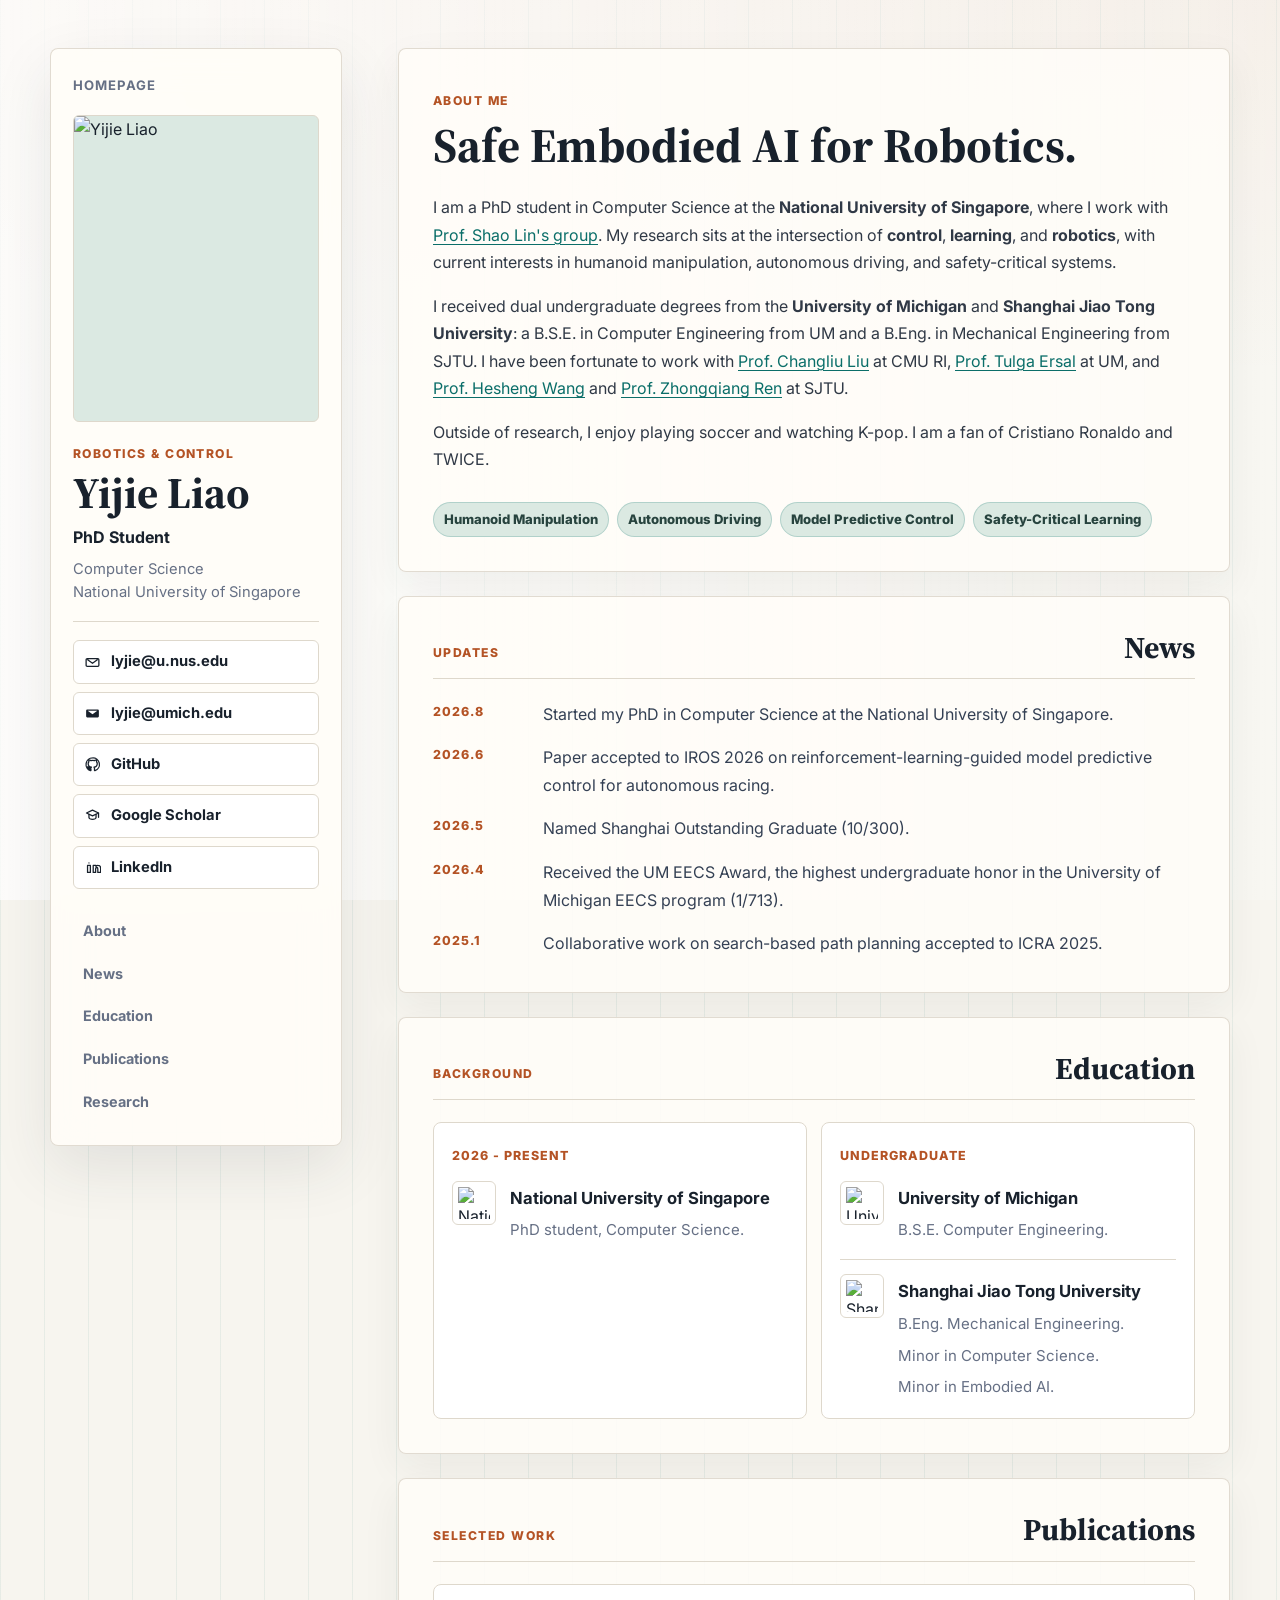
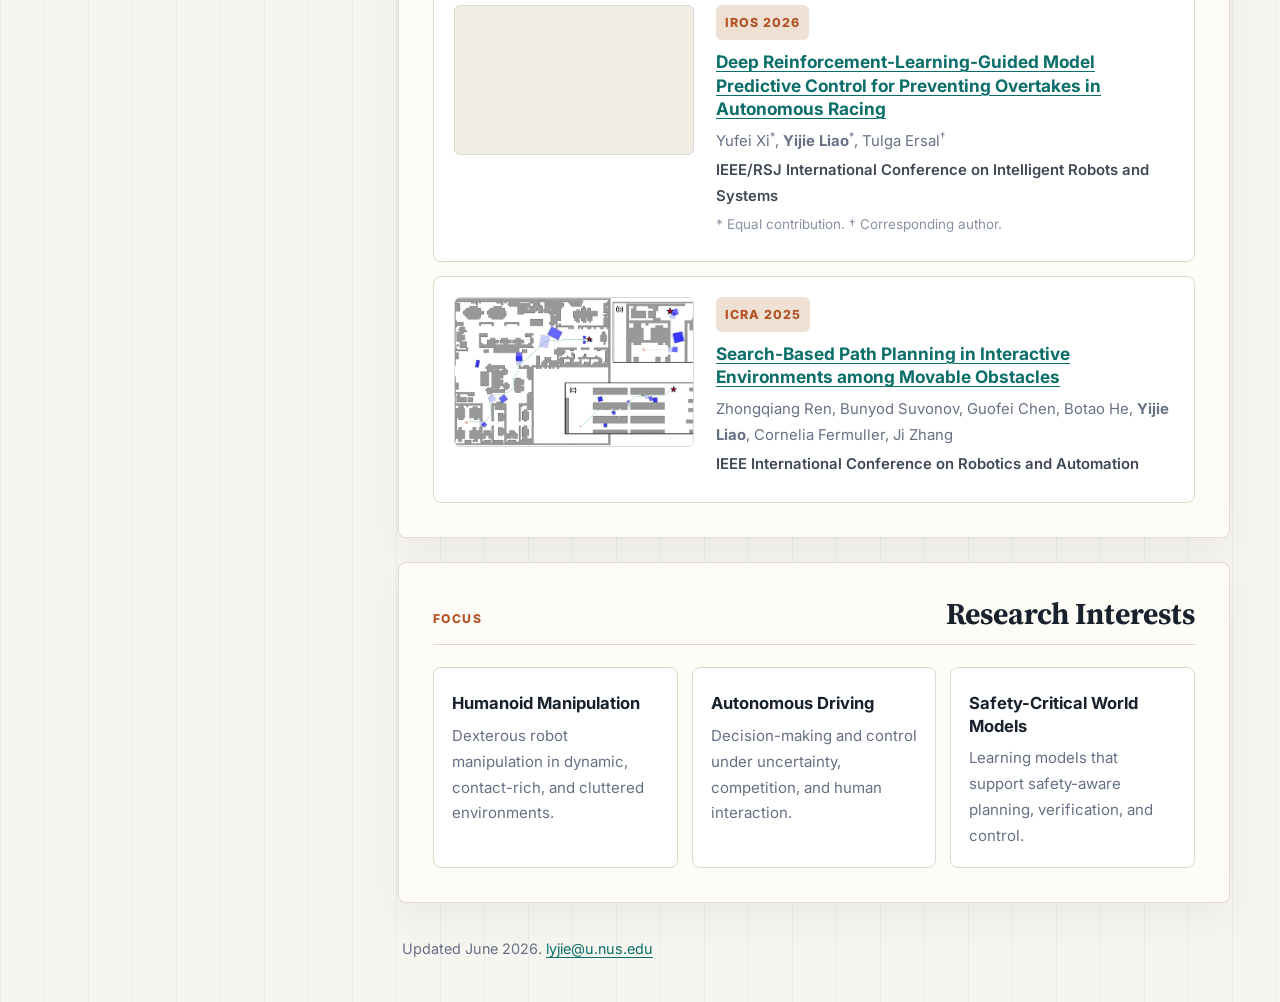
==== commit 20dedc25: "Update PhD status and refine homepage heading" ====
--- a/index.html
+++ b/index.html
@@ -7,7 +7,7 @@
   <meta name="description" content="Yijie Liao - PhD student at NUS working on safe, precise embodied AI for robotics.">
   <link rel="preconnect" href="https://fonts.googleapis.com">
   <link rel="preconnect" href="https://fonts.gstatic.com" crossorigin>
-  <link href="https://fonts.googleapis.com/css2?family=Inter:wght@400;500;600;700;800&family=Manrope:wght@600;700;800&display=swap" rel="stylesheet">
+  <link href="https://fonts.googleapis.com/css2?family=Inter:wght@400;500;600;700;800&family=Source+Serif+4:opsz,wght@8..60,600;8..60,700&display=swap" rel="stylesheet">
   <link rel="stylesheet" href="styles.css">
 </head>
 <body>
@@ -69,7 +69,7 @@
     <main class="content">
       <section id="about" class="intro-section">
         <p class="section-kicker">About Me</p>
-        <h2>Learning, Control & Robotics.</h2>
+        <h2>Safe Embodied AI for Robotics.</h2>
         <div class="intro-copy">
           <p>
             I am a PhD student in Computer Science at the
@@ -273,7 +273,7 @@
       </section>
 
       <footer>
-        <p>Updated August 2026. <a href="mailto:lyjie@u.nus.edu">lyjie@u.nus.edu</a></p>
+        <p>Updated June 2026. <a href="mailto:lyjie@u.nus.edu">lyjie@u.nus.edu</a></p>
       </footer>
     </main>
   </div>
--- a/styles.css
+++ b/styles.css
@@ -137,15 +137,14 @@
 h1,
 h2,
 h3 {
-  font-family: "Manrope", "Inter", sans-serif;
-  letter-spacing: -0.025em;
+  letter-spacing: 0;
 }
 
 h1 {
   margin: 6px 0 8px;
-  font-size: clamp(1.95rem, 3.2vw, 2.55rem);
-  line-height: 1.08;
-  font-weight: 700;
+  font-family: "Source Serif 4", Georgia, serif;
+  font-size: clamp(2.05rem, 3.4vw, 2.8rem);
+  line-height: 1.04;
 }
 
 .role {
@@ -250,11 +249,10 @@
 .intro-section > h2 {
   max-width: 720px;
   margin: 8px 0 24px;
-  font-size: clamp(2.1rem, 4.5vw, 3.6rem);
-  line-height: 1.04;
+  font-family: "Source Serif 4", Georgia, serif;
+  font-size: clamp(2rem, 4vw, 3rem);
+  line-height: 1.05;
   font-weight: 700;
-  letter-spacing: -0.045em;
-  text-wrap: balance;
 }
 
 .intro-copy {
@@ -302,6 +300,7 @@
 
 .section-heading h2 {
   margin: 0;
+  font-family: "Source Serif 4", Georgia, serif;
   font-size: 1.9rem;
   line-height: 1.1;
 }
@@ -561,7 +560,7 @@
   }
 
   .intro-section > h2 {
-    font-size: 2.2rem;
+    font-size: 1.9rem;
   }
 
   .section-heading {
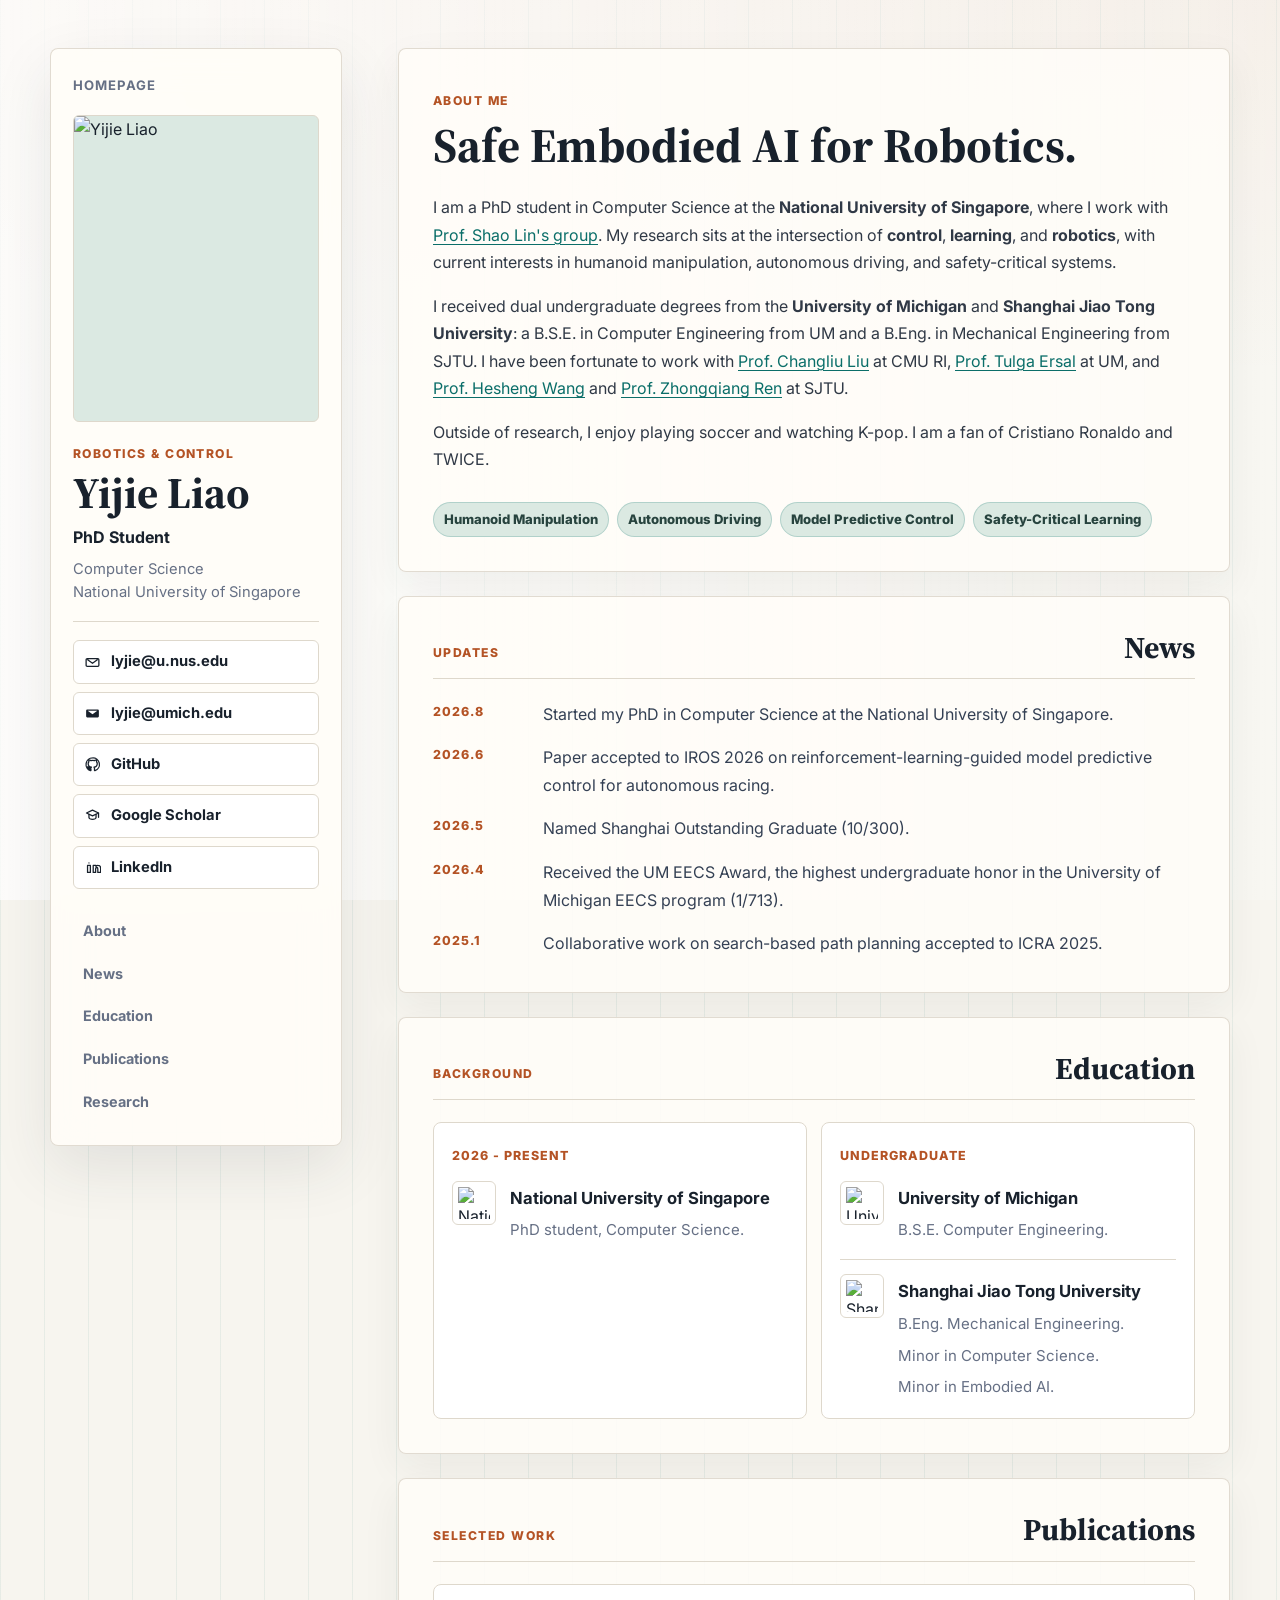
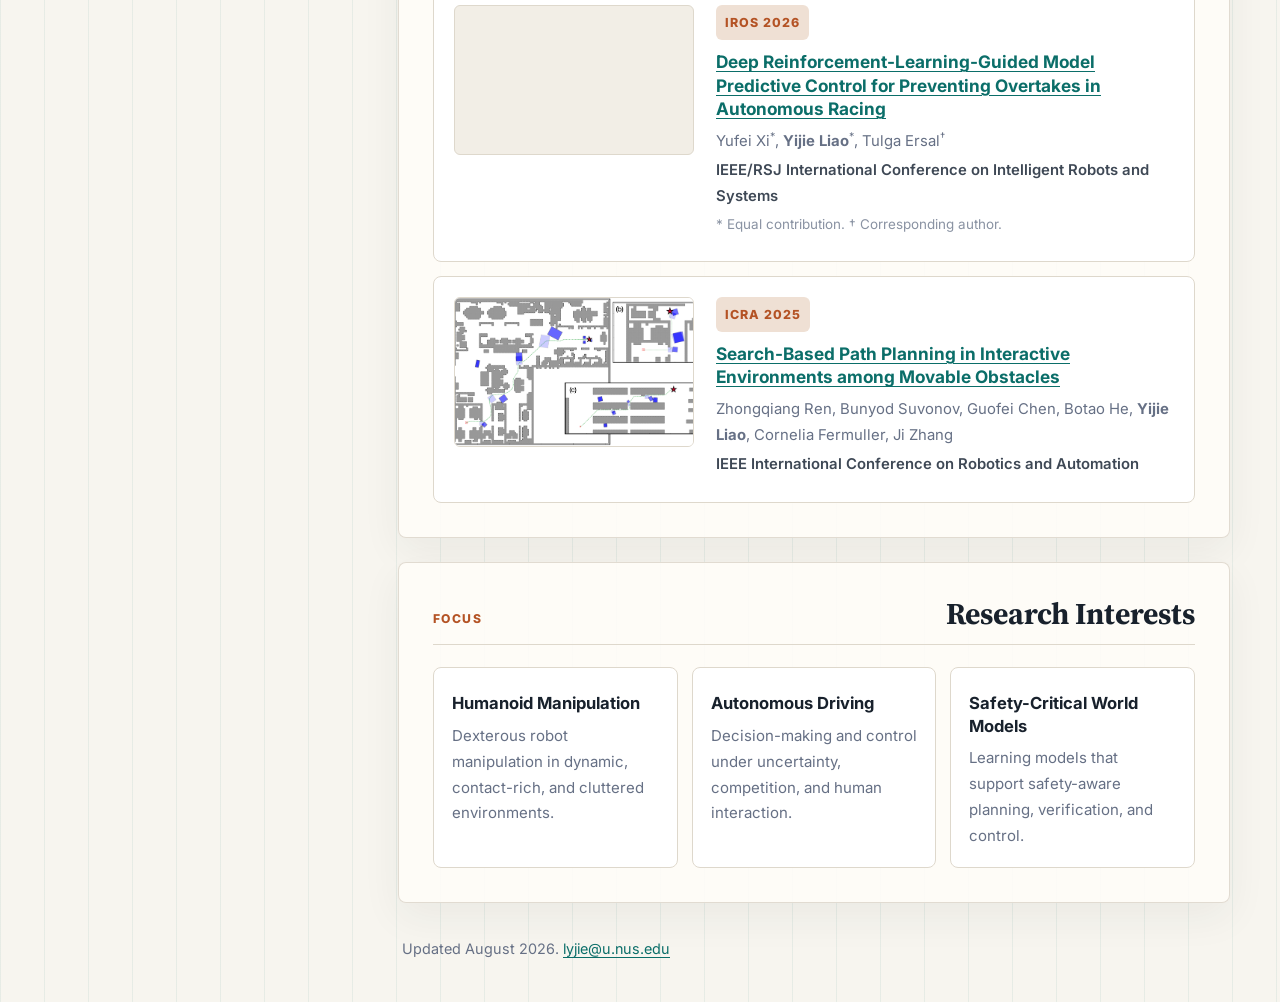
==== commit 0fa8ad0c: "time" ====
--- a/index.html
+++ b/index.html
@@ -273,7 +273,7 @@
       </section>
 
       <footer>
-        <p>Updated June 2026. <a href="mailto:lyjie@u.nus.edu">lyjie@u.nus.edu</a></p>
+        <p>Updated August 2026. <a href="mailto:lyjie@u.nus.edu">lyjie@u.nus.edu</a></p>
       </footer>
     </main>
   </div>
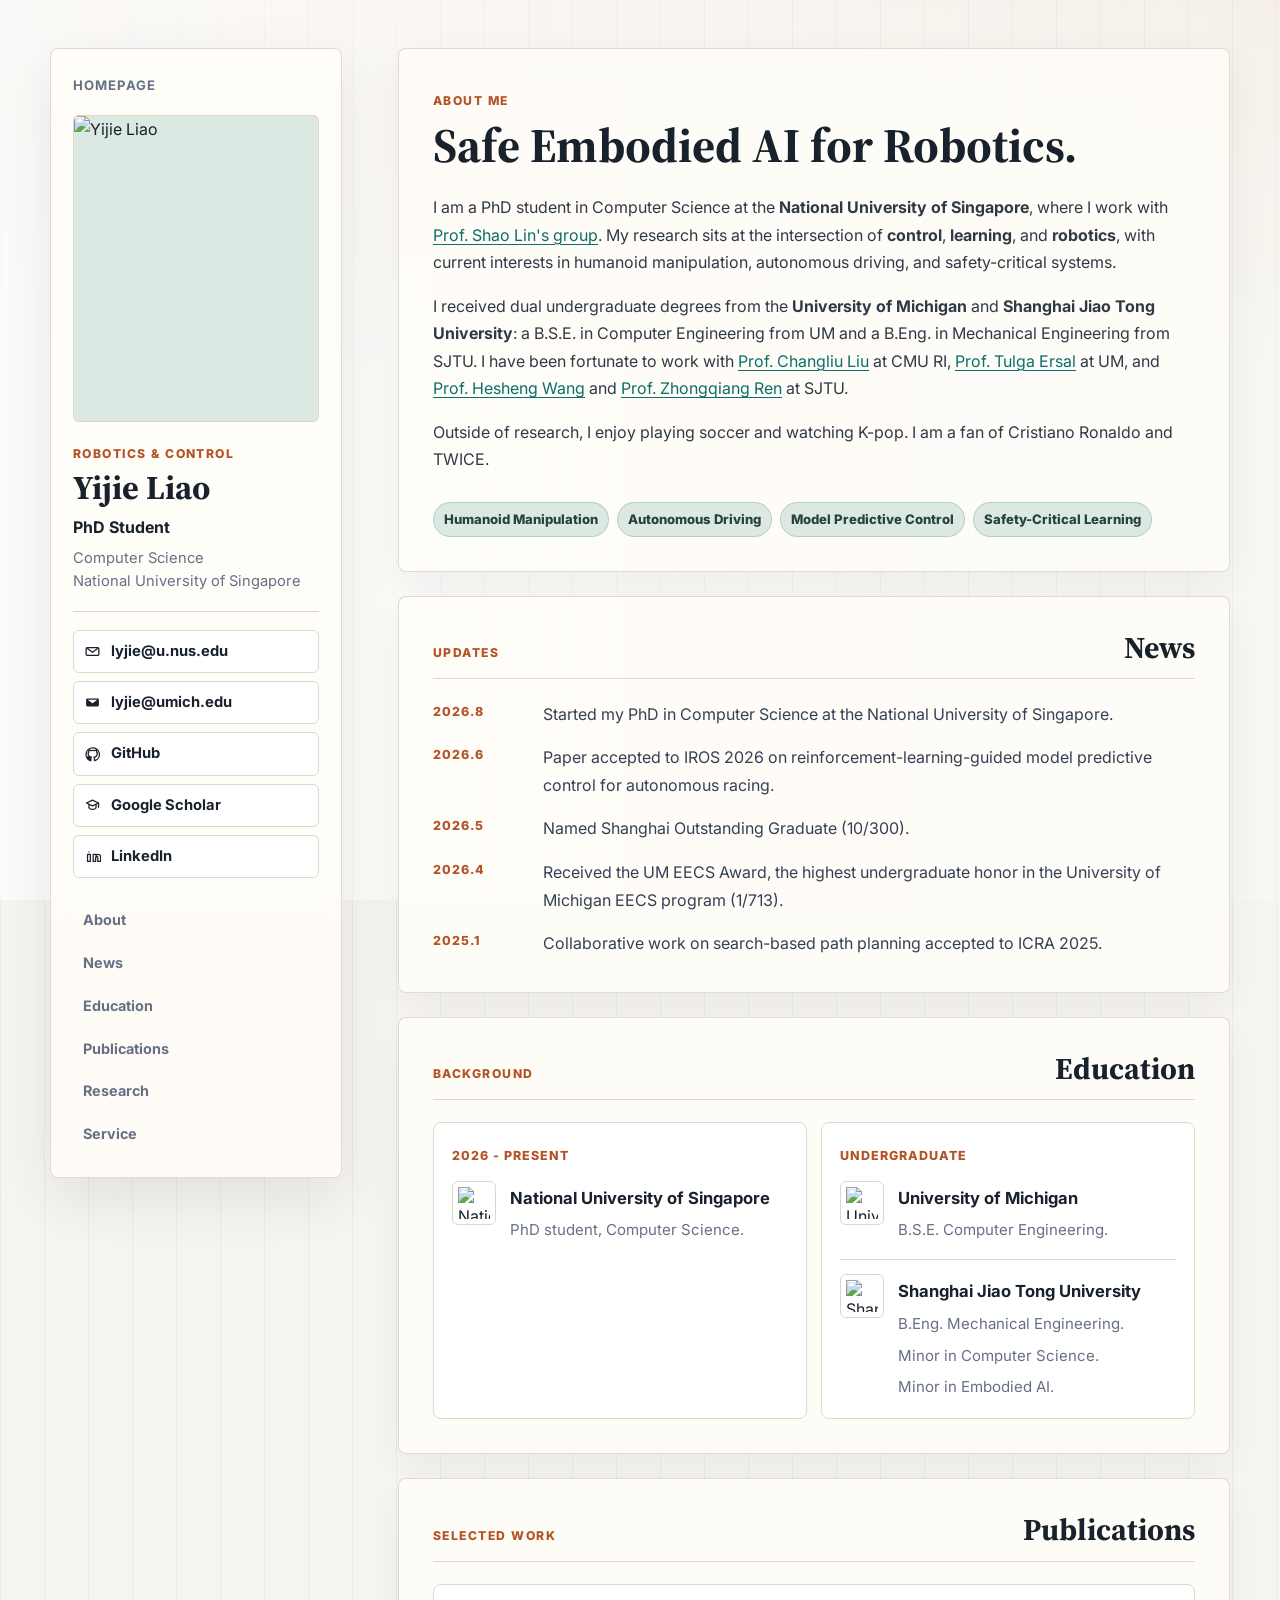
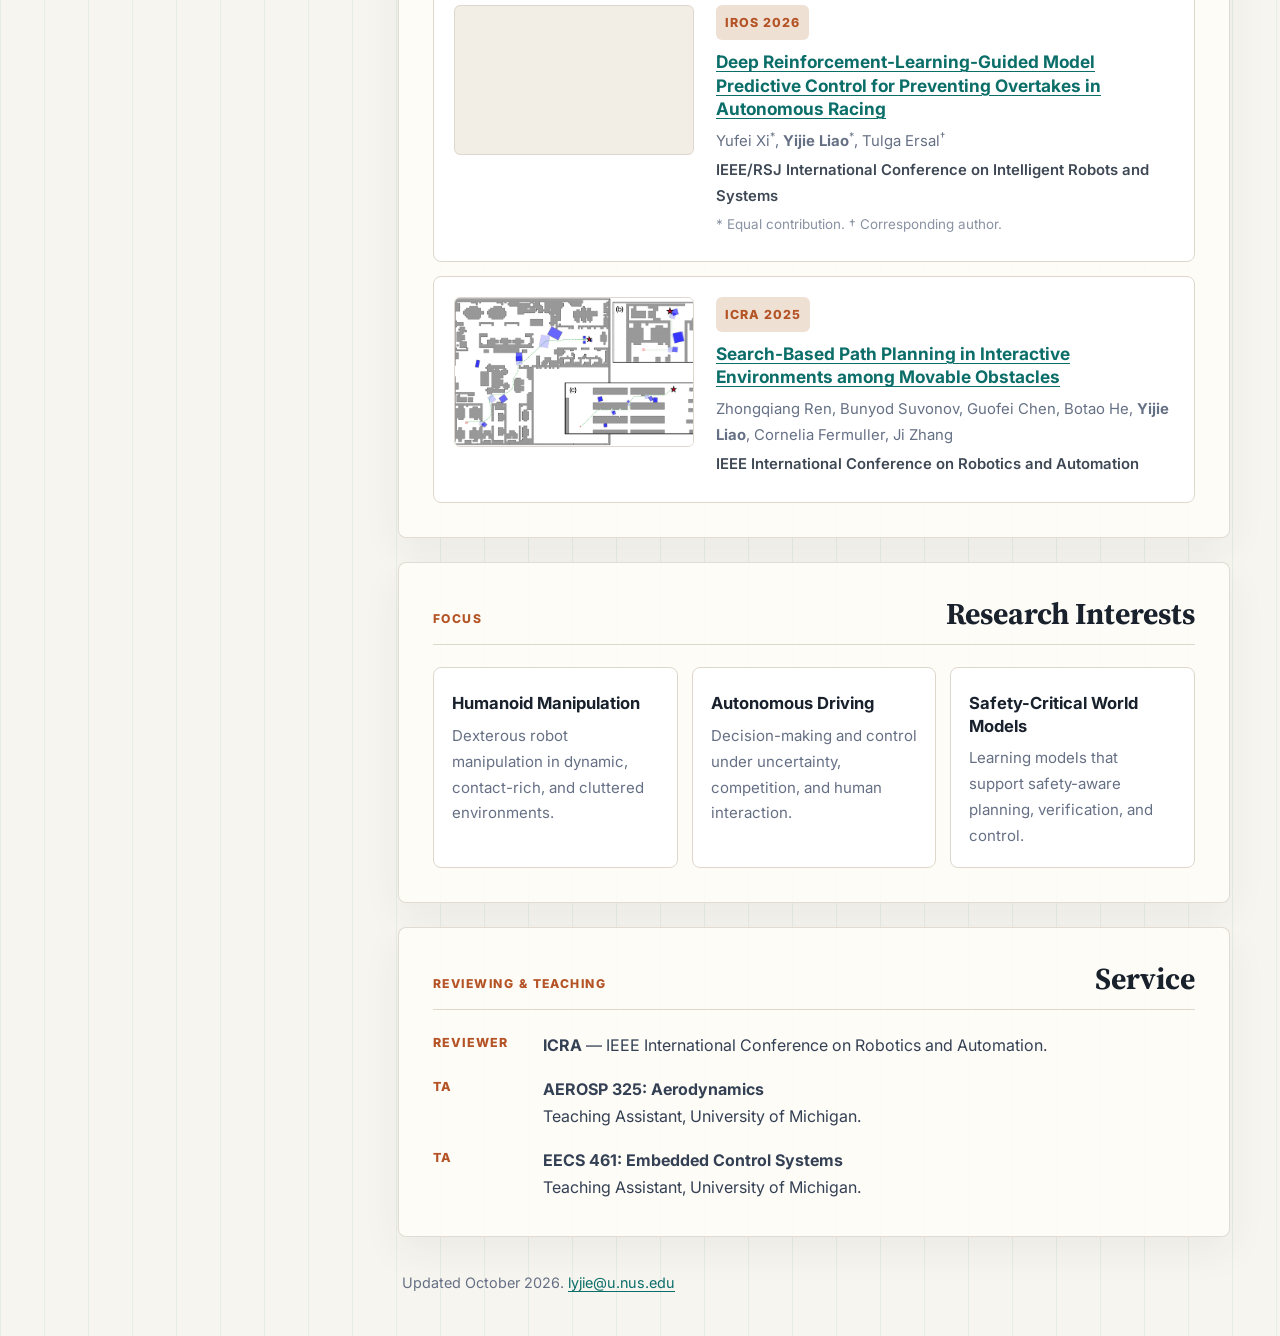
==== commit b4b74c91: "Add reviewing and teaching service section" ====
--- a/index.html
+++ b/index.html
@@ -63,6 +63,7 @@
         <a href="#education">Education</a>
         <a href="#publications">Publications</a>
         <a href="#research">Research</a>
+        <a href="#service">Service</a>
       </nav>
     </aside>
 
@@ -272,8 +273,29 @@
         </div>
       </section>
 
+      <section id="service" class="content-section">
+        <div class="section-heading">
+          <p class="section-kicker">Reviewing &amp; Teaching</p>
+          <h2>Service</h2>
+        </div>
+        <ul class="timeline-list">
+          <li>
+            <span class="date-range">Reviewer</span>
+            <p><strong>ICRA</strong> &mdash; IEEE International Conference on Robotics and Automation.</p>
+          </li>
+          <li>
+            <span class="date-range">TA</span>
+            <p><strong>AEROSP 325: Aerodynamics</strong><br>Teaching Assistant, University of Michigan.</p>
+          </li>
+          <li>
+            <span class="date-range">TA</span>
+            <p><strong>EECS 461: Embedded Control Systems</strong><br>Teaching Assistant, University of Michigan.</p>
+          </li>
+        </ul>
+      </section>
+
       <footer>
-        <p>Updated August 2026. <a href="mailto:lyjie@u.nus.edu">lyjie@u.nus.edu</a></p>
+        <p>Updated October 2026. <a href="mailto:lyjie@u.nus.edu">lyjie@u.nus.edu</a></p>
       </footer>
     </main>
   </div>
--- a/styles.css
+++ b/styles.css
@@ -143,7 +143,7 @@
 h1 {
   margin: 6px 0 8px;
   font-family: "Source Serif 4", Georgia, serif;
-  font-size: clamp(2.05rem, 3.4vw, 2.8rem);
+  font-size: clamp(1.7rem, 2.6vw, 2.2rem);
   line-height: 1.04;
 }
 
@@ -556,7 +556,7 @@
   }
 
   h1 {
-    font-size: 1.9rem;
+    font-size: 1.6rem;
   }
 
   .intro-section > h2 {
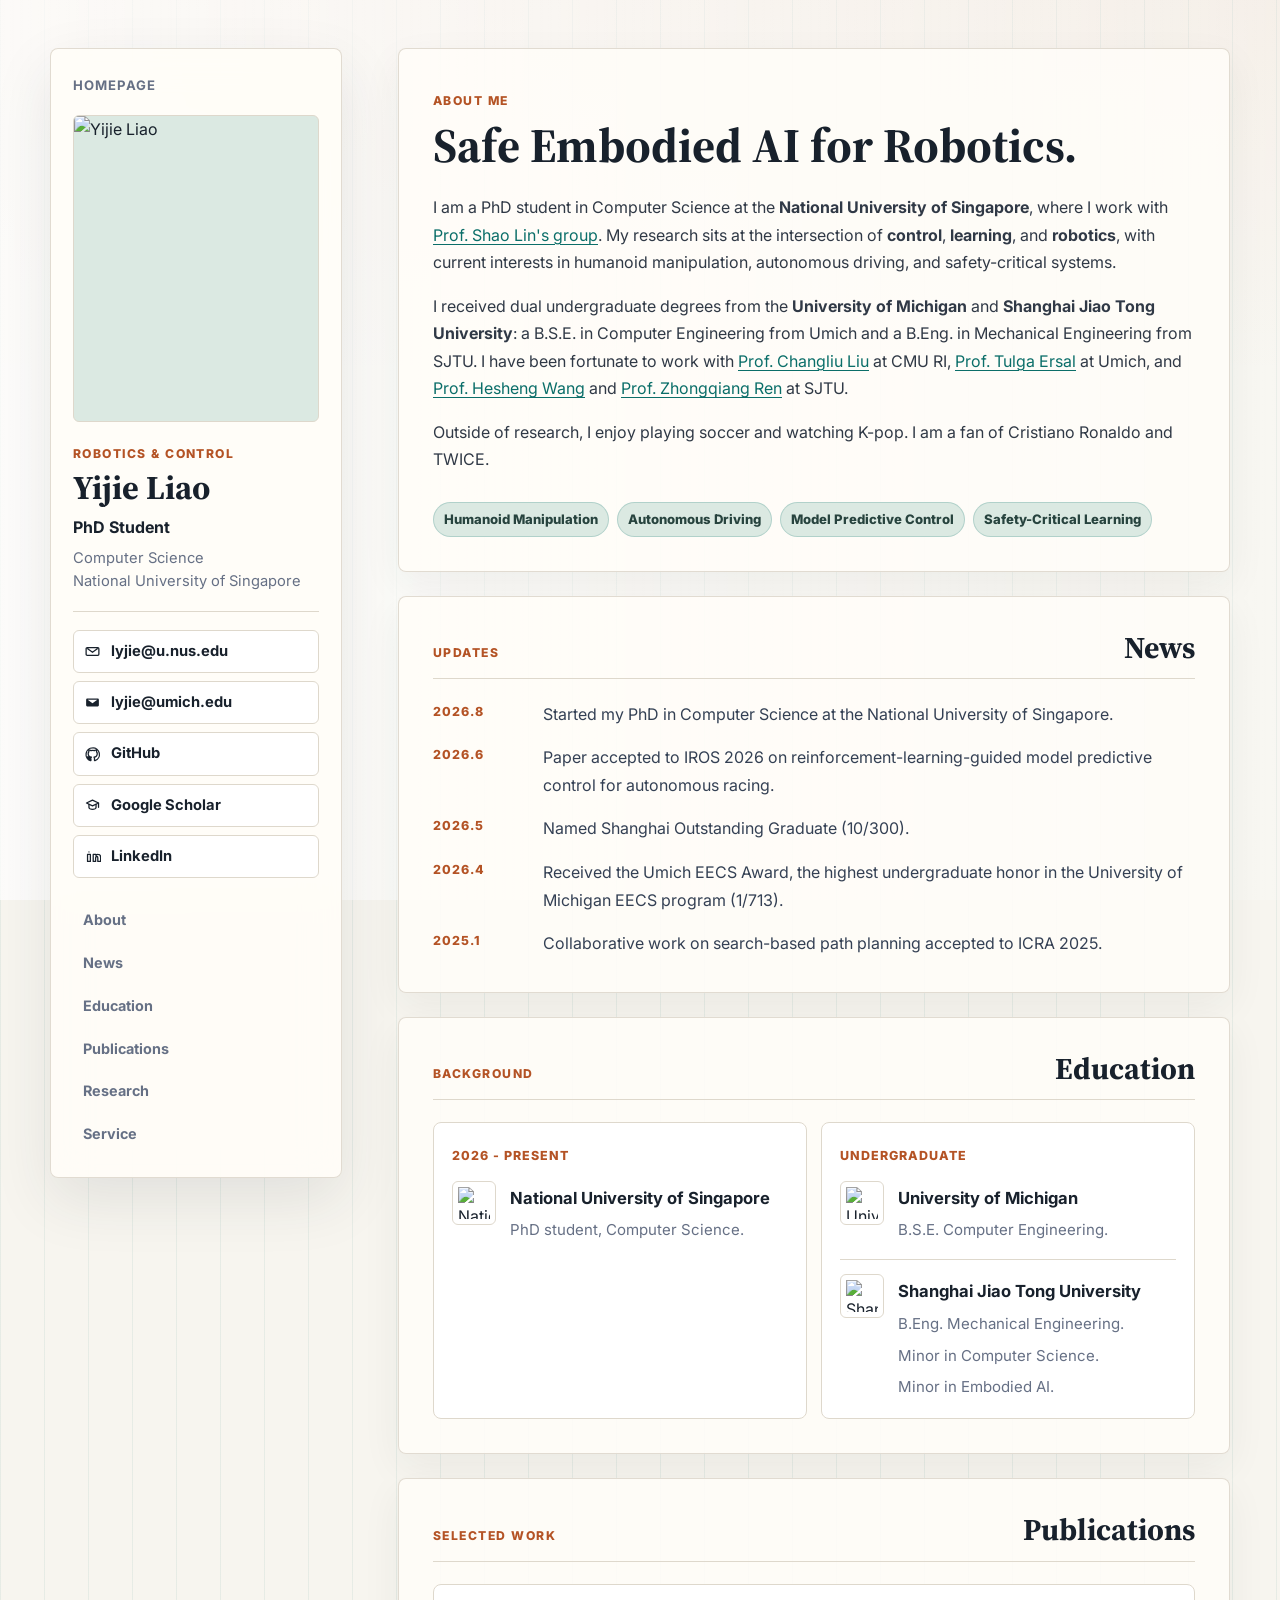
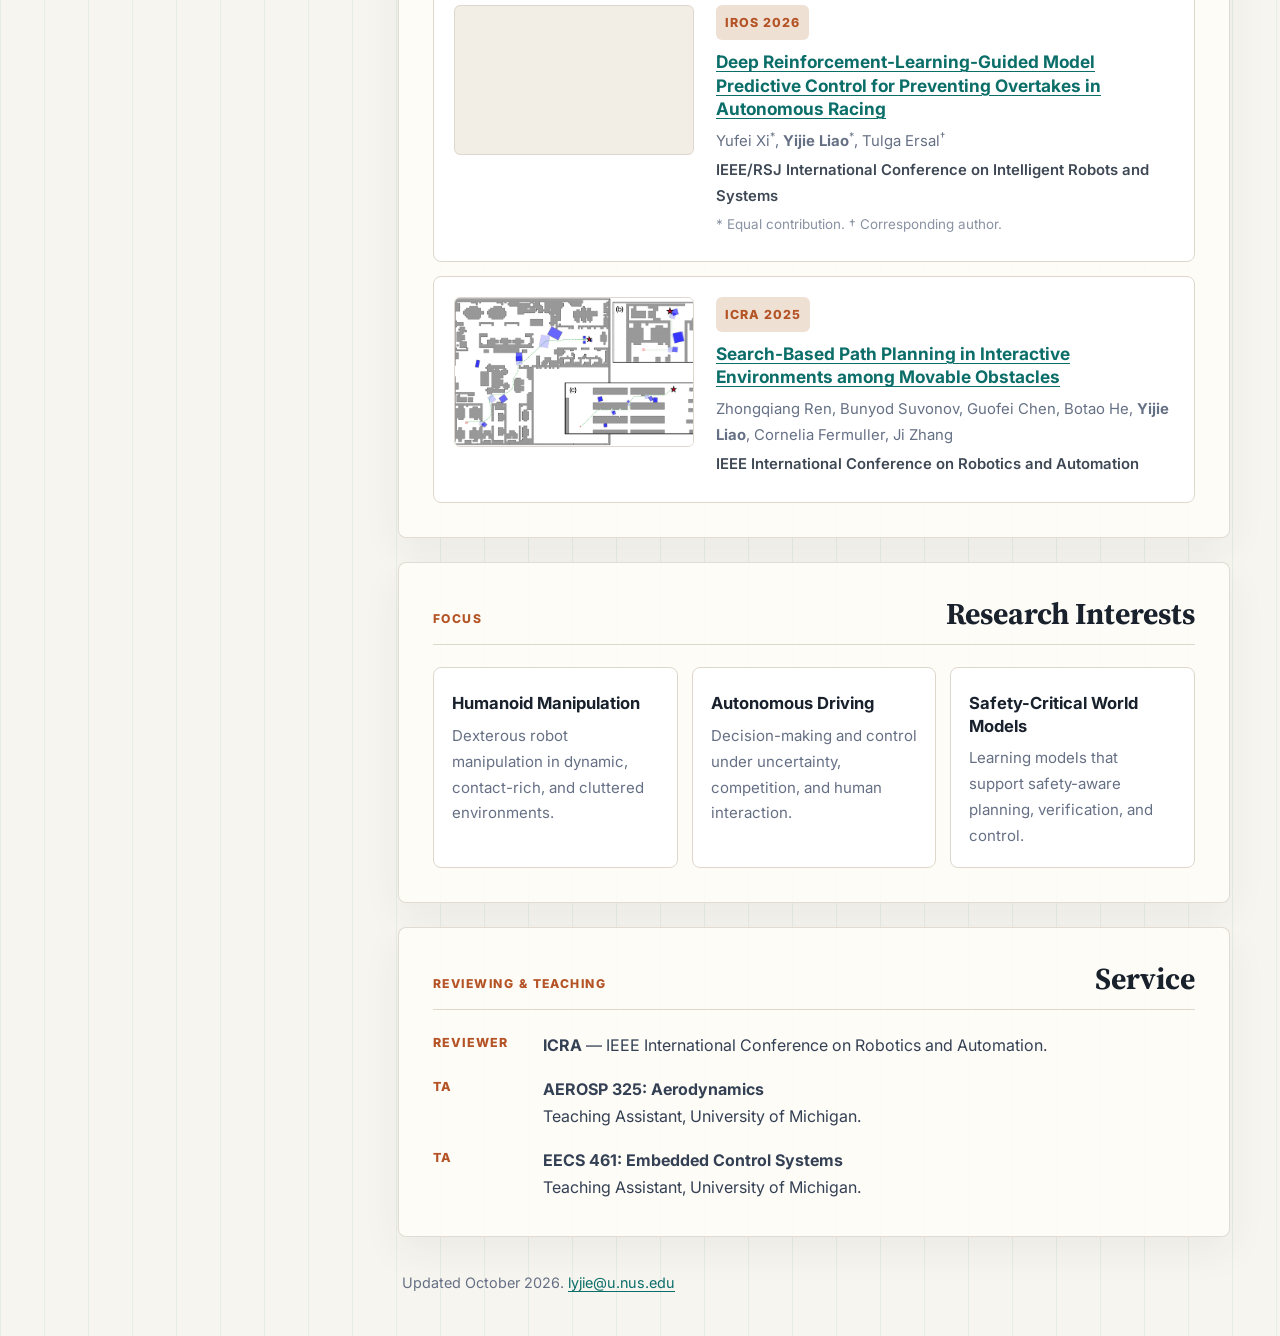
==== commit 2754a450: "Use Umich consistently for university abbreviation" ====
--- a/index.html
+++ b/index.html
@@ -82,12 +82,12 @@
           </p>
           <p>
             I received dual undergraduate degrees from the <strong>University of Michigan</strong> and
-            <strong>Shanghai Jiao Tong University</strong>: a B.S.E. in Computer Engineering from UM and
+            <strong>Shanghai Jiao Tong University</strong>: a B.S.E. in Computer Engineering from Umich and
             a B.Eng. in Mechanical Engineering from SJTU. I have been fortunate to work with
             <a href="https://icontrol.ri.cmu.edu/people/changliu.html" target="_blank" rel="noreferrer">Prof. Changliu Liu</a>
             at CMU RI,
             <a href="https://websites.umich.edu/~tersal/" target="_blank" rel="noreferrer">Prof. Tulga Ersal</a>
-            at UM, and
+            at Umich, and
             <a href="https://irmv.sjtu.edu.cn/" target="_blank" rel="noreferrer">Prof. Hesheng Wang</a>
             and <a href="https://rap-lab.github.io/" target="_blank" rel="noreferrer">Prof. Zhongqiang Ren</a>
             at SJTU.
@@ -126,7 +126,7 @@
           </li>
           <li>
             <time datetime="2026-04">2026.4</time>
-            <p>Received the UM EECS Award, the highest undergraduate honor in the University of Michigan EECS program (1/713).</p>
+            <p>Received the Umich EECS Award, the highest undergraduate honor in the University of Michigan EECS program (1/713).</p>
           </li>
           <li>
             <time datetime="2025-01">2025.1</time>
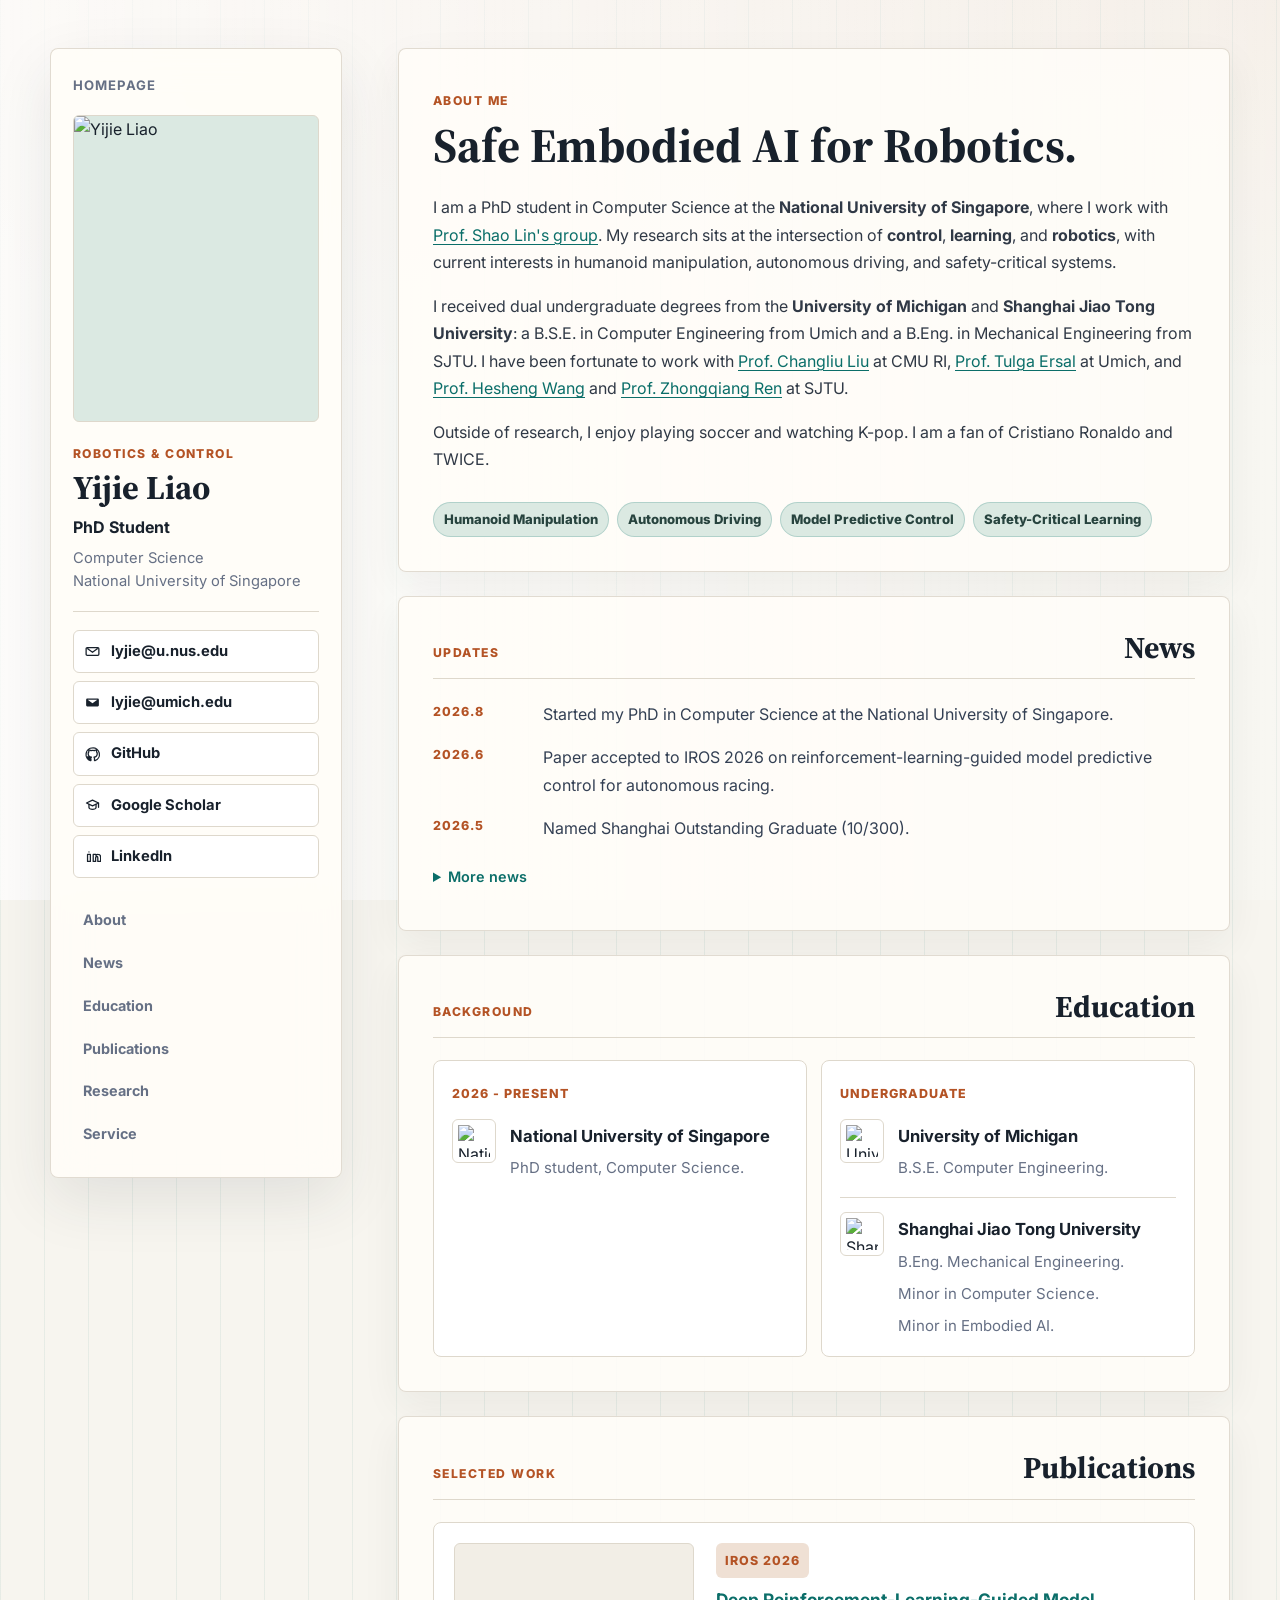
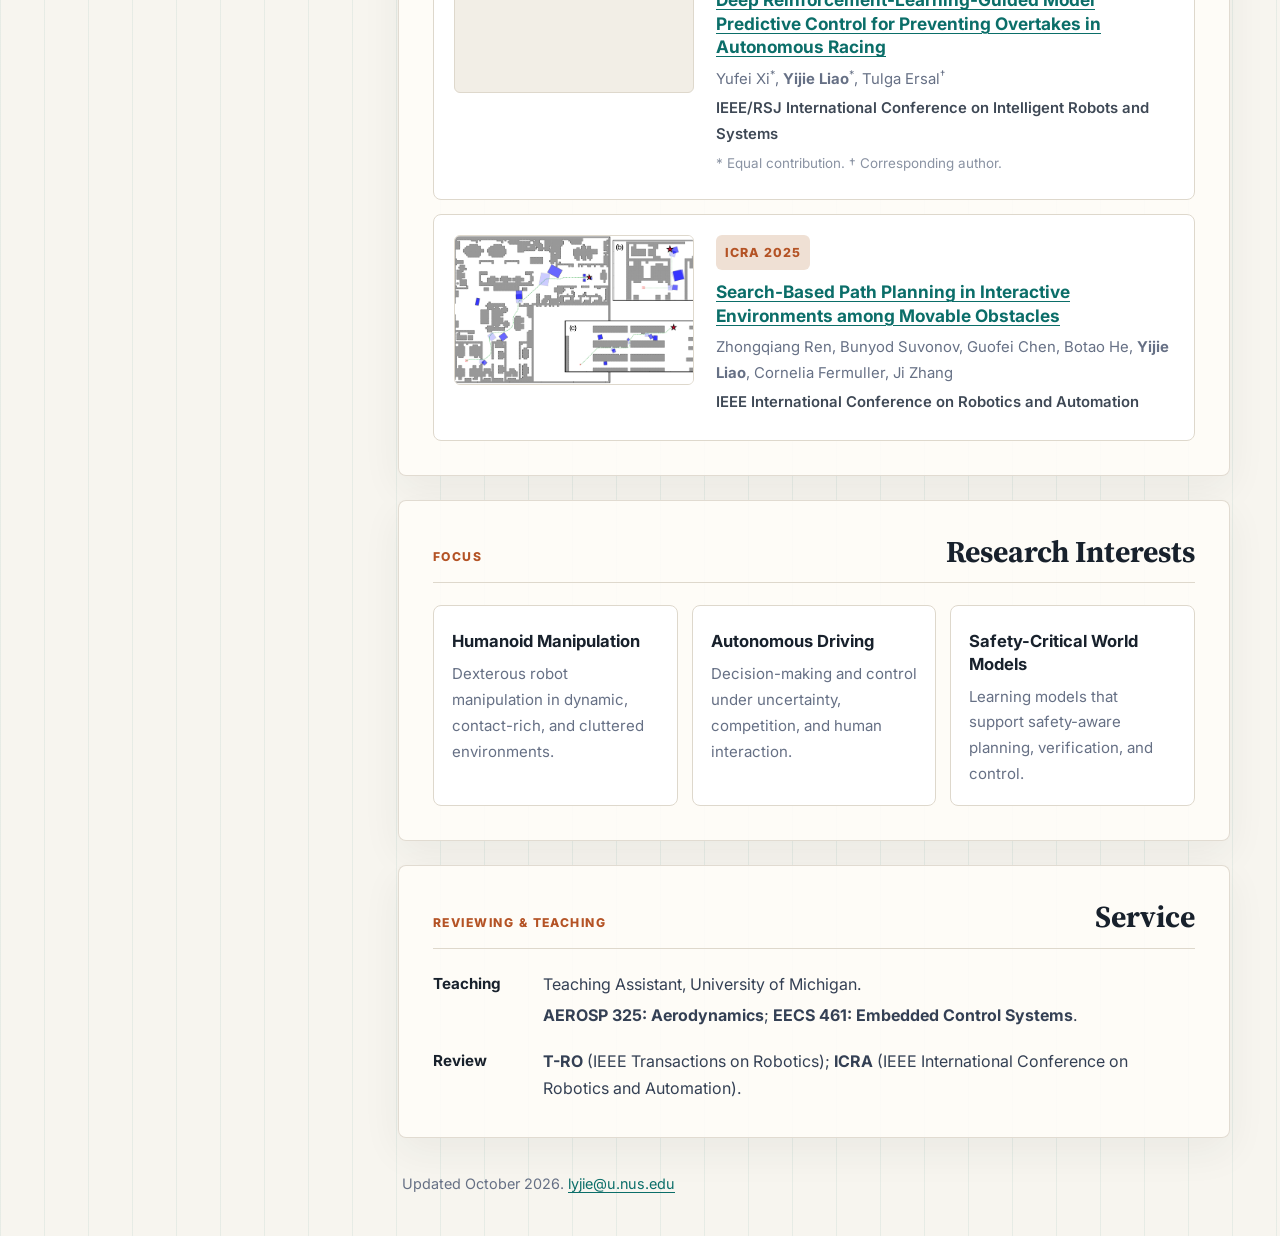
==== commit 5d079b6d: "Group service entries and make older news collapsible" ====
--- a/index.html
+++ b/index.html
@@ -124,15 +124,23 @@
             <time datetime="2026-05">2026.5</time>
             <p>Named Shanghai Outstanding Graduate (10/300).</p>
           </li>
-          <li>
-            <time datetime="2026-04">2026.4</time>
-            <p>Received the Umich EECS Award, the highest undergraduate honor in the University of Michigan EECS program (1/713).</p>
-          </li>
-          <li>
-            <time datetime="2025-01">2025.1</time>
-            <p>Collaborative work on search-based path planning accepted to ICRA 2025.</p>
-          </li>
         </ul>
+        <details class="news-archive">
+          <summary>
+            <span class="news-more">More news</span>
+            <span class="news-less">Less news</span>
+          </summary>
+          <ul class="timeline-list">
+            <li>
+              <time datetime="2026-04">2026.4</time>
+              <p>Received the Umich EECS Award, the highest undergraduate honor in the University of Michigan EECS program (1/713).</p>
+            </li>
+            <li>
+              <time datetime="2025-01">2025.1</time>
+              <p>Collaborative work on search-based path planning accepted to ICRA 2025.</p>
+            </li>
+          </ul>
+        </details>
       </section>
 
       <section id="education" class="content-section">
@@ -278,20 +286,17 @@
           <p class="section-kicker">Reviewing &amp; Teaching</p>
           <h2>Service</h2>
         </div>
-        <ul class="timeline-list">
-          <li>
-            <span class="date-range">Reviewer</span>
-            <p><strong>ICRA</strong> &mdash; IEEE International Conference on Robotics and Automation.</p>
-          </li>
-          <li>
-            <span class="date-range">TA</span>
-            <p><strong>AEROSP 325: Aerodynamics</strong><br>Teaching Assistant, University of Michigan.</p>
-          </li>
-          <li>
-            <span class="date-range">TA</span>
-            <p><strong>EECS 461: Embedded Control Systems</strong><br>Teaching Assistant, University of Michigan.</p>
-          </li>
-        </ul>
+        <div class="service-group">
+          <h3>Teaching</h3>
+          <div>
+            <p>Teaching Assistant, University of Michigan.</p>
+            <p><strong>AEROSP 325: Aerodynamics</strong>; <strong>EECS 461: Embedded Control Systems</strong>.</p>
+          </div>
+        </div>
+        <div class="service-group">
+          <h3>Review</h3>
+          <p><strong>T-RO</strong> (IEEE Transactions on Robotics); <strong>ICRA</strong> (IEEE International Conference on Robotics and Automation).</p>
+        </div>
       </section>
 
       <footer>
--- a/styles.css
+++ b/styles.css
@@ -335,6 +335,67 @@
   color: #344054;
 }
 
+.news-archive {
+  margin-top: 16px;
+}
+
+.news-archive summary {
+  width: fit-content;
+  padding: 6px 0;
+  color: var(--link);
+  font-size: 0.9rem;
+  font-weight: 600;
+  cursor: pointer;
+}
+
+.news-archive summary:hover {
+  color: var(--link-hover);
+}
+
+.news-archive summary:focus-visible {
+  outline: 2px solid var(--link);
+  outline-offset: 4px;
+  border-radius: 2px;
+}
+
+.news-less,
+.news-archive[open] .news-more {
+  display: none;
+}
+
+.news-archive[open] .news-less {
+  display: inline;
+}
+
+.news-archive .timeline-list {
+  margin-top: 12px;
+}
+
+.service-group {
+  display: grid;
+  grid-template-columns: 92px minmax(0, 1fr);
+  gap: 18px;
+  align-items: start;
+}
+
+.service-group + .service-group {
+  margin-top: 18px;
+}
+
+.service-group h3 {
+  margin: 0;
+  font-size: 0.95rem;
+}
+
+.service-group p {
+  margin: 0;
+  color: #344054;
+}
+
+.service-group p + p {
+  margin-top: 4px;
+}
+
 .education-grid,
 .research-grid {
   display: grid;
@@ -572,6 +633,7 @@
   }
 
   .timeline-list li,
+  .service-group,
   .publication-card {
     grid-template-columns: 1fr;
     gap: 8px;
